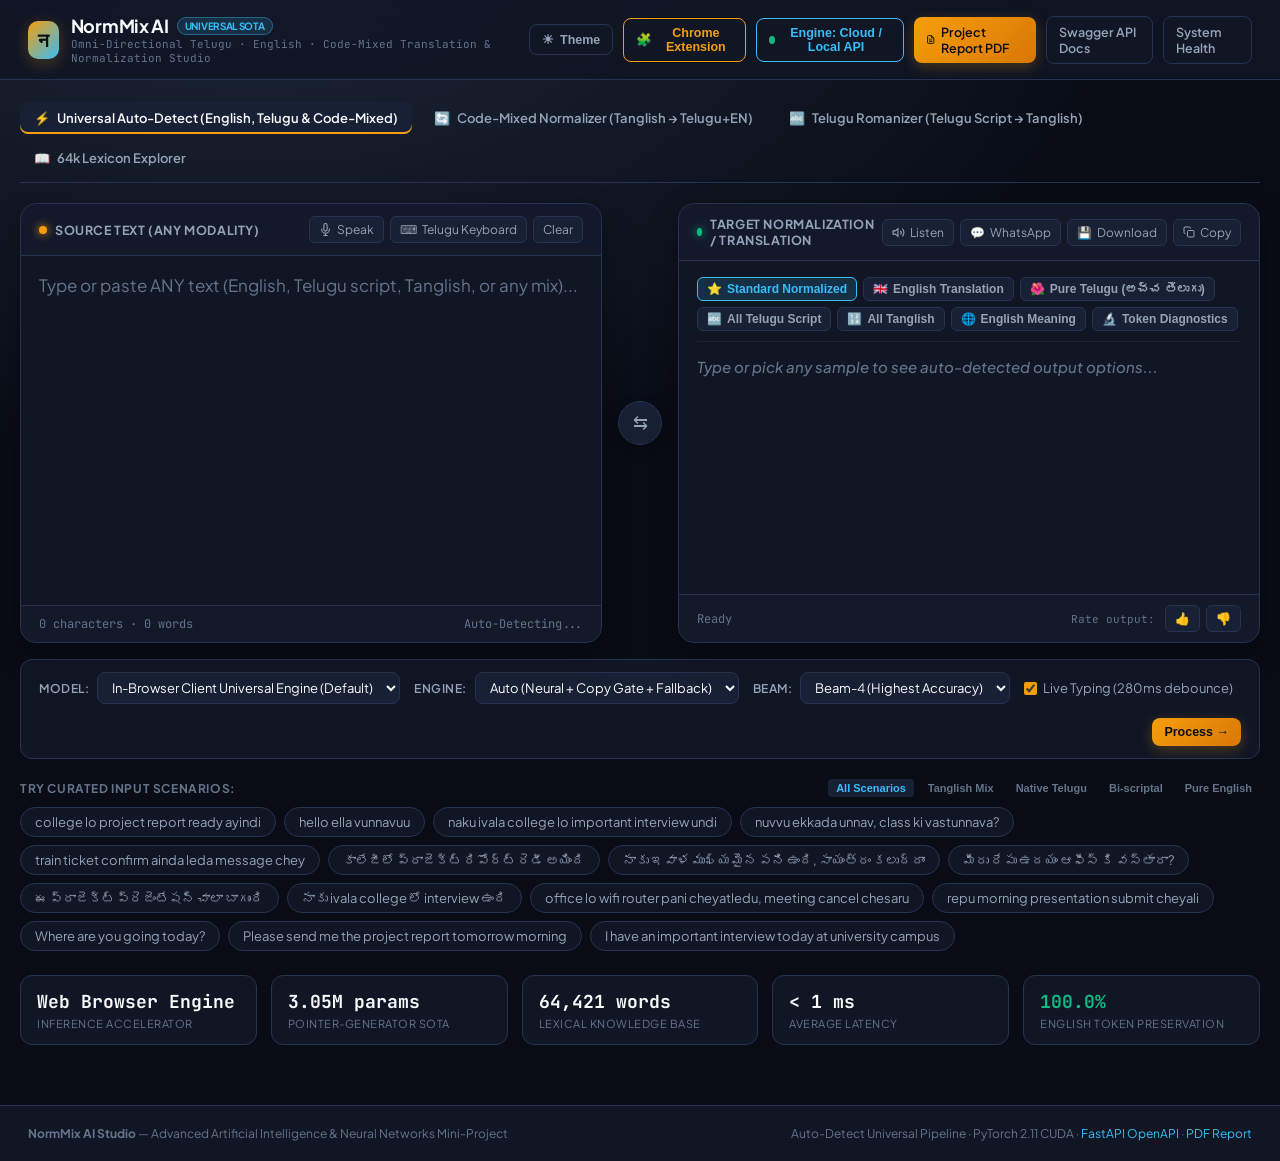
==== web/index.html @ 8bd7d68f "fix: embed in-browser client engine and API backend switcher to prevent HTTP 405 on GitHub Pages" ====
<!doctype html>
<html lang="en" data-theme="dark">
<head>
<meta charset="utf-8" />
<meta name="viewport" content="width=device-width, initial-scale=1" />
<title>NormMix AI &mdash; Universal Telugu-English Translation & Normalization Studio</title>
<link rel="preconnect" href="https://fonts.googleapis.com">
<link rel="preconnect" href="https://fonts.gstatic.com" crossorigin>
<link href="https://fonts.googleapis.com/css2?family=Plus+Jakarta+Sans:wght@400;500;600;700;800&family=JetBrains+Mono:wght@400;500;600&family=Noto+Sans+Telugu:wght@400;600;700&display=swap" rel="stylesheet">
<style>
  :root {
    --bg: #090c15;
    --surface-1: #111625;
    --surface-2: #182035;
    --surface-3: #222c48;
    --border: #263352;
    --border-focus: #38bdf8;
    --text-primary: #f8fafc;
    --text-secondary: #94a3b8;
    --text-muted: #64748b;
    --accent: #f59e0b;
    --accent-glow: rgba(245, 158, 11, 0.25);
    --cyan: #38bdf8;
    --cyan-glow: rgba(56, 189, 248, 0.25);
    --emerald: #10b981;
    --rose: #f43f5e;
    --purple: #a855f7;
    --font-sans: 'Plus Jakarta Sans', -apple-system, BlinkMacSystemFont, "Segoe UI", Roboto, sans-serif;
    --font-telugu: 'Noto Sans Telugu', 'Plus Jakarta Sans', sans-serif;
    --font-mono: 'JetBrains Mono', monospace;
  }

  [data-theme="light"] {
    --bg: #f8fafc;
    --surface-1: #ffffff;
    --surface-2: #f1f5f9;
    --surface-3: #e2e8f0;
    --border: #cbd5e1;
    --border-focus: #0284c7;
    --text-primary: #0f172a;
    --text-secondary: #475569;
    --text-muted: #94a3b8;
    --accent: #d97706;
    --accent-glow: rgba(217, 119, 6, 0.2);
    --cyan: #0284c7;
    --cyan-glow: rgba(2, 132, 199, 0.2);
    --emerald: #059669;
  }

  * { box-sizing: border-box; margin: 0; padding: 0; }
  body {
    background: radial-gradient(1400px 900px at 20% -10%, #1e293b 0%, var(--bg) 65%);
    color: var(--text-primary);
    font-family: var(--font-sans);
    min-height: 100vh;
    display: flex;
    flex-direction: column;
    transition: background 0.3s, color 0.3s;
  }
  [data-theme="light"] body {
    background: radial-gradient(1200px 800px at 20% -10%, #e2e8f0 0%, var(--bg) 65%);
  }

  /* TOP NAVBAR */
  nav {
    display: flex;
    align-items: center;
    justify-content: space-between;
    padding: 14px 28px;
    background: rgba(17, 22, 37, 0.85);
    backdrop-filter: blur(12px);
    border-bottom: 1px solid var(--border);
    position: sticky;
    top: 0;
    z-index: 100;
  }
  [data-theme="light"] nav {
    background: rgba(255, 255, 255, 0.9);
  }
  .brand {
    display: flex;
    align-items: center;
    gap: 12px;
    text-decoration: none;
    color: inherit;
  }
  .brand-logo {
    width: 38px;
    height: 38px;
    border-radius: 10px;
    background: linear-gradient(135deg, #f59e0b, #38bdf8);
    display: flex;
    align-items: center;
    justify-content: center;
    font-weight: 800;
    font-size: 19px;
    color: #0b0f19;
    box-shadow: 0 4px 16px var(--accent-glow);
  }
  .brand-text h1 {
    font-size: 18px;
    font-weight: 700;
    letter-spacing: -0.3px;
    display: flex;
    align-items: center;
    gap: 8px;
  }
  .brand-text p {
    font-size: 11px;
    color: var(--text-muted);
    font-family: var(--font-mono);
  }
  .badge-sota {
    font-size: 10px;
    font-weight: 700;
    background: rgba(56, 189, 248, 0.15);
    color: var(--cyan);
    border: 1px solid rgba(56, 189, 248, 0.4);
    padding: 2px 7px;
    border-radius: 999px;
    text-transform: uppercase;
  }
  .nav-actions {
    display: flex;
    align-items: center;
    gap: 10px;
  }
  .nav-btn {
    display: inline-flex;
    align-items: center;
    gap: 6px;
    padding: 7px 12px;
    border-radius: 8px;
    font-size: 12.5px;
    font-weight: 600;
    text-decoration: none;
    transition: all 0.2s;
    border: 1px solid var(--border);
    background: var(--surface-1);
    color: var(--text-secondary);
    cursor: pointer;
  }
  .nav-btn:hover {
    color: var(--text-primary);
    border-color: var(--cyan);
    background: var(--surface-2);
  }
  .nav-btn.primary {
    background: linear-gradient(135deg, #f59e0b, #d97706);
    color: #090c15;
    border: none;
    box-shadow: 0 4px 14px var(--accent-glow);
  }
  .nav-btn.primary:hover {
    filter: brightness(1.1);
    transform: translateY(-1px);
  }

  /* MAIN CONTAINER */
  main {
    max-width: 1340px;
    width: 100%;
    margin: 0 auto;
    padding: 22px 20px 60px;
    flex: 1;
  }

  /* TABS */
  .tabs-bar {
    display: flex;
    gap: 8px;
    border-bottom: 1px solid var(--border);
    margin-bottom: 20px;
    padding-bottom: 8px;
    flex-wrap: wrap;
  }
  .tab-btn {
    background: none;
    border: none;
    color: var(--text-secondary);
    font-family: inherit;
    font-size: 13px;
    font-weight: 600;
    padding: 8px 14px;
    border-radius: 8px;
    cursor: pointer;
    display: flex;
    align-items: center;
    gap: 7px;
    transition: all 0.2s;
  }
  .tab-btn:hover {
    color: var(--text-primary);
    background: var(--surface-1);
  }
  .tab-btn.active {
    color: var(--text-primary);
    background: var(--surface-2);
    box-shadow: inset 0 -2px 0 var(--cyan);
  }
  .tab-btn.active.omni {
    box-shadow: inset 0 -2px 0 var(--accent);
  }

  /* WORKBENCH PANEL GRID */
  .workbench {
    display: grid;
    grid-template-columns: 1fr auto 1fr;
    gap: 16px;
    align-items: stretch;
  }
  @media (max-width: 980px) {
    .workbench { grid-template-columns: 1fr; }
  }

  .pane {
    background: var(--surface-1);
    border: 1px solid var(--border);
    border-radius: 16px;
    display: flex;
    flex-direction: column;
    min-height: 440px;
    box-shadow: 0 10px 30px rgba(0,0,0,0.3);
    overflow: hidden;
    position: relative;
  }
  .pane-header {
    display: flex;
    align-items: center;
    justify-content: space-between;
    padding: 12px 18px;
    border-bottom: 1px solid var(--border);
    background: rgba(24, 32, 53, 0.4);
  }
  [data-theme="light"] .pane-header { background: #f8fafc; }
  .pane-title {
    font-size: 12.5px;
    font-weight: 700;
    text-transform: uppercase;
    letter-spacing: 0.6px;
    color: var(--text-secondary);
    display: flex;
    align-items: center;
    gap: 8px;
  }
  .pane-title .dot {
    width: 8px;
    height: 8px;
    border-radius: 50%;
  }
  .pane-title .dot.src { background: var(--accent); box-shadow: 0 0 8px var(--accent); }
  .pane-title .dot.tgt { background: var(--emerald); box-shadow: 0 0 8px var(--emerald); }

  .pane-header-actions {
    display: flex;
    align-items: center;
    gap: 6px;
  }
  .icon-tool-btn {
    background: var(--surface-2);
    border: 1px solid var(--border);
    color: var(--text-secondary);
    border-radius: 6px;
    padding: 5px 9px;
    cursor: pointer;
    font-size: 12px;
    font-family: var(--font-sans);
    display: inline-flex;
    align-items: center;
    gap: 5px;
    transition: all 0.15s;
  }
  .icon-tool-btn:hover {
    color: var(--text-primary);
    border-color: var(--cyan);
    background: var(--surface-3);
  }
  .icon-tool-btn.active {
    background: rgba(56, 189, 248, 0.15);
    border-color: var(--cyan);
    color: var(--cyan);
  }
  .icon-tool-btn.recording {
    background: rgba(244, 63, 94, 0.2);
    border-color: var(--rose);
    color: var(--rose);
    animation: pulseMic 1.2s infinite ease-in-out;
  }
  @keyframes pulseMic {
    0%, 100% { box-shadow: 0 0 0 0 rgba(244, 63, 94, 0.4); }
    50% { box-shadow: 0 0 0 8px rgba(244, 63, 94, 0); }
  }

  /* PHONETIC SUGGESTIONS BAR (GOOGLE INPUT TOOLS STYLE) */
  .suggestions-bar {
    display: none;
    background: var(--surface-2);
    border-bottom: 1px solid var(--border);
    padding: 6px 14px;
    gap: 8px;
    align-items: center;
    overflow-x: auto;
    white-space: nowrap;
  }
  .suggestion-candidate {
    background: var(--surface-1);
    border: 1px solid var(--border);
    border-radius: 6px;
    padding: 3px 10px;
    font-size: 13px;
    color: var(--text-primary);
    cursor: pointer;
    transition: all 0.15s;
    font-family: var(--font-telugu);
    display: inline-flex;
    align-items: center;
    gap: 5px;
  }
  .suggestion-candidate:hover, .suggestion-candidate.selected {
    background: var(--surface-3);
    border-color: var(--cyan);
    color: var(--cyan);
  }
  .suggestion-candidate .idx {
    font-size: 10px;
    color: var(--text-muted);
    font-family: var(--font-mono);
  }

  .pane-body {
    flex: 1;
    padding: 16px 18px;
    display: flex;
    flex-direction: column;
  }
  textarea.editor {
    width: 100%;
    flex: 1;
    min-height: 190px;
    background: transparent;
    border: none;
    outline: none;
    color: var(--text-primary);
    font-family: inherit;
    font-size: 17px;
    line-height: 1.6;
    resize: none;
  }
  textarea.editor::placeholder {
    color: var(--text-muted);
  }

  /* VIRTUAL TELUGU KEYBOARD DRAWER */
  .keyboard-drawer {
    display: none;
    background: var(--surface-2);
    border-top: 1px solid var(--border);
    padding: 12px 14px;
    max-height: 200px;
    overflow-y: auto;
  }
  .kbd-row-title {
    font-size: 10px;
    font-weight: 700;
    text-transform: uppercase;
    color: var(--text-muted);
    margin: 6px 0 4px;
  }
  .kbd-keys {
    display: flex;
    flex-wrap: wrap;
    gap: 5px;
  }
  .kbd-key {
    background: var(--surface-1);
    border: 1px solid var(--border);
    color: var(--text-primary);
    border-radius: 6px;
    padding: 4px 9px;
    font-size: 14px;
    font-family: var(--font-telugu);
    cursor: pointer;
    transition: all 0.12s;
    min-width: 32px;
    text-align: center;
  }
  .kbd-key:hover {
    background: var(--surface-3);
    border-color: var(--cyan);
    color: var(--cyan);
    transform: translateY(-1px);
  }

  /* DETECTED MODALITY BANNER */
  .detect-banner {
    display: flex;
    align-items: center;
    justify-content: space-between;
    background: rgba(56, 189, 248, 0.08);
    border: 1px solid rgba(56, 189, 248, 0.25);
    border-radius: 8px;
    padding: 7px 12px;
    margin-bottom: 12px;
    font-size: 12px;
  }
  .detect-main {
    display: flex;
    align-items: center;
    gap: 8px;
    font-weight: 600;
    color: var(--cyan);
  }
  .detect-sparkle { color: var(--accent); font-size: 13px; }
  .detect-stats {
    font-family: var(--font-mono);
    font-size: 11px;
    color: var(--text-muted);
  }

  /* OUTPUT VIEW SELECTOR PILLS */
  .view-pills {
    display: flex;
    gap: 6px;
    margin-bottom: 12px;
    flex-wrap: wrap;
    border-bottom: 1px solid rgba(255,255,255,0.06);
    padding-bottom: 10px;
  }
  .view-pill {
    background: var(--surface-2);
    border: 1px solid var(--border);
    color: var(--text-secondary);
    border-radius: 6px;
    padding: 4px 9px;
    font-size: 12px;
    font-weight: 600;
    cursor: pointer;
    transition: all 0.15s;
    display: inline-flex;
    align-items: center;
    gap: 5px;
  }
  .view-pill:hover {
    color: var(--text-primary);
    border-color: var(--cyan);
  }
  .view-pill.active {
    background: rgba(56, 189, 248, 0.15);
    border-color: var(--cyan);
    color: var(--cyan);
  }

  .output-container {
    flex: 1;
    display: flex;
    flex-direction: column;
    justify-content: space-between;
  }
  .output-display {
    font-size: 19px;
    line-height: 1.65;
    font-weight: 500;
    color: #ffffff;
    min-height: 110px;
    word-break: break-word;
    font-family: var(--font-telugu);
  }
  [data-theme="light"] .output-display { color: #0f172a; }
  .output-placeholder {
    color: var(--text-muted);
    font-style: italic;
    font-size: 15px;
    font-family: var(--font-sans);
  }

  /* SWAP BUTTON */
  .swap-col {
    display: flex;
    align-items: center;
    justify-content: center;
  }
  .swap-btn {
    width: 44px;
    height: 44px;
    border-radius: 50%;
    background: var(--surface-2);
    border: 1px solid var(--border);
    color: var(--text-secondary);
    cursor: pointer;
    display: flex;
    align-items: center;
    justify-content: center;
    font-size: 18px;
    transition: all 0.25s cubic-bezier(0.4, 0, 0.2, 1);
    box-shadow: 0 4px 12px rgba(0,0,0,0.2);
  }
  .swap-btn:hover {
    color: var(--cyan);
    border-color: var(--cyan);
    transform: rotate(180deg) scale(1.05);
    background: var(--surface-3);
  }

  /* TOKEN BREAKDOWN */
  .token-badges {
    display: flex;
    flex-wrap: wrap;
    gap: 6px;
    margin-top: 14px;
    padding-top: 14px;
    border-top: 1px solid rgba(255,255,255,0.06);
  }
  .token-badge {
    font-size: 12px;
    font-family: var(--font-mono);
    padding: 3px 8px;
    border-radius: 6px;
    display: inline-flex;
    align-items: center;
    gap: 5px;
  }
  .token-badge.telugu {
    background: rgba(16, 185, 129, 0.15);
    color: #34d399;
    border: 1px solid rgba(16, 185, 129, 0.35);
  }
  .token-badge.english {
    background: rgba(56, 189, 248, 0.15);
    color: #38bdf8;
    border: 1px solid rgba(56, 189, 248, 0.35);
  }
  .token-badge.punct {
    background: rgba(255,255,255,0.05);
    color: var(--text-muted);
    border: 1px solid rgba(255,255,255,0.1);
  }
  .token-badge .lbl {
    font-size: 9px;
    font-weight: 700;
    opacity: 0.7;
    text-transform: uppercase;
  }

  /* TOKEN DIAGNOSTIC TABLE VIEW */
  .diagnostic-table-wrap {
    display: none;
    margin-top: 10px;
    max-height: 220px;
    overflow-y: auto;
    border: 1px solid var(--border);
    border-radius: 8px;
  }
  .diagnostic-table {
    width: 100%;
    border-collapse: collapse;
    font-size: 12px;
  }
  .diagnostic-table th, .diagnostic-table td {
    padding: 8px 10px;
    text-align: left;
    border-bottom: 1px solid rgba(255,255,255,0.05);
  }
  .diagnostic-table th {
    background: var(--surface-2);
    color: var(--text-secondary);
    font-weight: 600;
    font-size: 11px;
    text-transform: uppercase;
  }
  .diagnostic-table td { font-family: var(--font-mono); }

  /* PANE FOOTERS */
  .pane-footer {
    display: flex;
    align-items: center;
    justify-content: space-between;
    padding: 10px 18px;
    background: rgba(24, 32, 53, 0.25);
    border-top: 1px solid var(--border);
    font-size: 12px;
    color: var(--text-muted);
    font-family: var(--font-mono);
  }
  .export-actions {
    display: flex;
    align-items: center;
    gap: 6px;
  }

  /* CONTROL TOOLBAR */
  .toolbar {
    background: var(--surface-1);
    border: 1px solid var(--border);
    border-radius: 12px;
    padding: 12px 18px;
    margin-top: 16px;
    display: flex;
    align-items: center;
    gap: 14px;
    flex-wrap: wrap;
  }
  .tool-group {
    display: flex;
    align-items: center;
    gap: 8px;
    font-size: 13px;
  }
  .tool-label {
    color: var(--text-secondary);
    font-size: 12px;
    font-weight: 600;
    text-transform: uppercase;
    letter-spacing: 0.5px;
  }
  select.select-ctrl {
    background: var(--surface-2);
    color: var(--text-primary);
    border: 1px solid var(--border);
    border-radius: 8px;
    padding: 6px 10px;
    font-size: 13px;
    font-family: inherit;
    outline: none;
    cursor: pointer;
  }
  select.select-ctrl:hover { border-color: var(--cyan); }
  .toggle-label {
    display: flex;
    align-items: center;
    gap: 6px;
    cursor: pointer;
    color: var(--text-secondary);
    font-size: 13px;
  }
  .toggle-label input { accent-color: var(--accent); }
  .spacer { flex: 1; }

  /* SAMPLES SECTION */
  .samples-section {
    margin-top: 20px;
  }
  .samples-header-bar {
    display: flex;
    align-items: center;
    justify-content: space-between;
    margin-bottom: 10px;
  }
  .samples-title {
    font-size: 12px;
    font-weight: 700;
    text-transform: uppercase;
    letter-spacing: 0.6px;
    color: var(--text-muted);
  }
  .sample-cats {
    display: flex;
    gap: 6px;
  }
  .sample-cat-btn {
    background: none;
    border: none;
    color: var(--text-muted);
    font-size: 11px;
    font-weight: 600;
    cursor: pointer;
    padding: 3px 8px;
    border-radius: 4px;
  }
  .sample-cat-btn.active {
    background: var(--surface-2);
    color: var(--cyan);
  }
  .chips-wrap {
    display: flex;
    gap: 8px;
    flex-wrap: wrap;
  }
  .sample-chip {
    background: var(--surface-1);
    border: 1px solid var(--border);
    border-radius: 999px;
    padding: 6px 14px;
    font-size: 13px;
    color: var(--text-secondary);
    cursor: pointer;
    transition: all 0.15s;
  }
  .sample-chip:hover {
    color: var(--text-primary);
    border-color: var(--cyan);
    background: var(--surface-2);
    transform: translateY(-1px);
  }

  /* LEXICON DICTIONARY EXPLORER */
  .dictionary-section {
    display: none;
    background: var(--surface-1);
    border: 1px solid var(--border);
    border-radius: 16px;
    padding: 24px;
    box-shadow: 0 10px 30px rgba(0,0,0,0.3);
  }
  .search-input-wrap {
    display: flex;
    gap: 12px;
    margin-bottom: 20px;
  }
  .search-input-wrap input {
    flex: 1;
    background: var(--surface-2);
    border: 1px solid var(--border);
    border-radius: 10px;
    padding: 12px 16px;
    font-size: 15px;
    color: var(--text-primary);
    font-family: inherit;
    outline: none;
  }
  .search-input-wrap input:focus { border-color: var(--cyan); }
  .dict-grid {
    display: grid;
    grid-template-columns: repeat(auto-fill, minmax(280px, 1fr));
    gap: 12px;
  }
  .dict-card {
    background: var(--surface-2);
    border: 1px solid var(--border);
    border-radius: 10px;
    padding: 12px 16px;
    display: flex;
    justify-content: space-between;
    align-items: center;
  }
  .dict-src {
    font-size: 14px;
    color: var(--cyan);
    font-family: var(--font-mono);
  }
  .dict-tgt {
    font-size: 16px;
    color: #ffffff;
    font-weight: 600;
    font-family: var(--font-telugu);
  }
  [data-theme="light"] .dict-tgt { color: #0f172a; }
  .dict-tag {
    font-size: 10px;
    background: rgba(245, 158, 11, 0.15);
    color: var(--accent);
    padding: 2px 6px;
    border-radius: 4px;
    text-transform: uppercase;
  }

  /* TELEMETRY / STATS BAR */
  .telemetry-bar {
    display: grid;
    grid-template-columns: repeat(auto-fit, minmax(180px, 1fr));
    gap: 14px;
    margin-top: 24px;
  }
  .stat-card {
    background: var(--surface-1);
    border: 1px solid var(--border);
    border-radius: 12px;
    padding: 14px 16px;
  }
  .stat-card .val {
    font-size: 18px;
    font-weight: 700;
    color: var(--text-primary);
    font-family: var(--font-mono);
  }
  .stat-card .lbl {
    font-size: 11px;
    color: var(--text-muted);
    text-transform: uppercase;
    letter-spacing: 0.5px;
    margin-top: 4px;
  }

  /* FEEDBACK MODAL */
  .modal-backdrop {
    display: none;
    position: fixed;
    inset: 0;
    background: rgba(0,0,0,0.6);
    backdrop-filter: blur(4px);
    z-index: 1000;
    align-items: center;
    justify-content: center;
  }
  .modal-card {
    background: var(--surface-1);
    border: 1px solid var(--border);
    border-radius: 16px;
    padding: 24px;
    max-width: 480px;
    width: 90%;
    box-shadow: 0 20px 40px rgba(0,0,0,0.5);
  }
  .modal-title {
    font-size: 16px;
    font-weight: 700;
    margin-bottom: 12px;
    display: flex;
    align-items: center;
    gap: 8px;
  }
  .modal-input {
    width: 100%;
    background: var(--surface-2);
    border: 1px solid var(--border);
    border-radius: 8px;
    padding: 10px 12px;
    font-size: 14px;
    color: var(--text-primary);
    margin-bottom: 12px;
    font-family: inherit;
    outline: none;
  }
  .modal-input:focus { border-color: var(--cyan); }
  .modal-actions {
    display: flex;
    justify-content: flex-end;
    gap: 8px;
    margin-top: 14px;
  }

  /* FOOTER */
  footer {
    border-top: 1px solid var(--border);
    padding: 20px 28px;
    background: var(--surface-1);
    display: flex;
    align-items: center;
    justify-content: space-between;
    flex-wrap: wrap;
    gap: 12px;
    font-size: 12px;
    color: var(--text-muted);
  }
  footer a { color: var(--cyan); text-decoration: none; }
  footer a:hover { text-decoration: underline; }

  /* TOAST */
  .toast {
    position: fixed;
    bottom: 24px;
    right: 24px;
    background: var(--surface-3);
    border: 1px solid var(--cyan);
    color: var(--text-primary);
    padding: 10px 18px;
    border-radius: 8px;
    font-size: 13px;
    font-weight: 600;
    box-shadow: 0 8px 24px rgba(0,0,0,0.4);
    opacity: 0;
    transform: translateY(10px);
    transition: all 0.25s ease;
    pointer-events: none;
    z-index: 9999;
  }
  .toast.show {
    opacity: 1;
    transform: translateY(0);
  }
</style>
</head>
<body>

<!-- TOP NAVIGATION -->
<nav>
  <a href="/" class="brand">
    <div class="brand-logo">&#2344;</div>
    <div class="brand-text">
      <h1>NormMix AI <span class="badge-sota">Universal SOTA</span></h1>
      <p>Omni-Directional Telugu &middot; English &middot; Code-Mixed Translation & Normalization Studio</p>
    </div>
  </a>
  <div class="nav-actions">
    <button class="nav-btn" id="themeToggleBtn" onclick="toggleTheme()" title="Toggle Dark/Light Mode">
      <span id="themeIcon">&#9728;</span> Theme
    </button>
    <button class="nav-btn" onclick="openExtensionModal()" style="border-color: #f59e0b; color: #f59e0b;" title="Install Chrome Extension">
      <span>&#129513;</span> Chrome Extension
    </button>
    <button class="nav-btn" id="apiConfigBtn" onclick="openApiModal()" style="display:inline-flex; align-items:center; gap:6px; border-color:#38bdf8; color:#38bdf8;" title="Configure AI Backend or In-Browser Engine">
      <span id="apiStatusDot" style="width:8px; height:8px; border-radius:50%; background:#10b981;"></span>
      <span id="apiStatusText">Engine: Web Client</span>
    </button>
    <a href="/report.pdf" target="_blank" class="nav-btn primary">
      <svg width="13" height="13" viewBox="0 0 24 24" fill="none" stroke="currentColor" stroke-width="2.2"><path d="M14 2H6a2 2 0 0 0-2 2v16a2 2 0 0 0 2 2h12a2 2 0 0 0 2-2V8z"></path><polyline points="14 2 14 8 20 8"></polyline><line x1="16" y1="13" x2="8" y2="13"></line><line x1="16" y1="17" x2="8" y2="17"></line><polyline points="10 9 9 9 8 9"></polyline></svg>
      Project Report PDF
    </a>
    <a href="/docs" target="_blank" class="nav-btn">Swagger API Docs</a>
    <a href="/health" target="_blank" class="nav-btn">System Health</a>
  </div>
</nav>

<!-- MAIN STUDIO -->
<main>
  <!-- TAB SWITCHER -->
  <div class="tabs-bar">
    <button class="tab-btn active omni" id="tabAuto" onclick="setMode('auto')">
      <span>&#9889;</span> Universal Auto-Detect (English, Telugu & Code-Mixed)
    </button>
    <button class="tab-btn" id="tabNormalize" onclick="setMode('normalize')">
      <span>&#128260;</span> Code-Mixed Normalizer (Tanglish &rarr; Telugu+EN)
    </button>
    <button class="tab-btn" id="tabRomanize" onclick="setMode('romanize')">
      <span>&#128292;</span> Telugu Romanizer (Telugu Script &rarr; Tanglish)
    </button>
    <button class="tab-btn" id="tabDict" onclick="setMode('dictionary')">
      <span>&#128214;</span> 64k Lexicon Explorer
    </button>
  </div>

  <!-- TRANSLATION / NORMALIZATION WORKBENCH -->
  <div id="workbenchContainer">
    <div class="workbench">
      <!-- SOURCE INPUT PANE -->
      <div class="pane">
        <div class="pane-header">
          <div class="pane-title">
            <span class="dot src"></span>
            <span id="srcTitle">Source Text (Any Modality)</span>
          </div>
          <div class="pane-header-actions">
            <button class="icon-tool-btn" id="micBtn" onclick="toggleVoiceInput()" title="Voice Input (Speech-to-Text)">
              <svg width="13" height="13" viewBox="0 0 24 24" fill="none" stroke="currentColor" stroke-width="2"><path d="M12 1a3 3 0 0 0-3 3v8a3 3 0 0 0 6 0V4a3 3 0 0 0-3-3z"></path><path d="M19 10v2a7 7 0 0 1-14 0v-2"></path><line x1="12" y1="19" x2="12" y2="23"></line><line x1="8" y1="23" x2="16" y2="23"></line></svg>
              <span id="micLabel">Speak</span>
            </button>
            <button class="icon-tool-btn" id="kbdToggleBtn" onclick="toggleKeyboardDrawer()" title="Virtual Telugu Keyboard">
              <span>&#9000;</span> Telugu Keyboard
            </button>
            <button class="icon-tool-btn" onclick="clearInput()" title="Clear text">Clear</button>
          </div>
        </div>

        <!-- GOOGLE INPUT TOOLS STYLE SUGGESTIONS BAR -->
        <div class="suggestions-bar" id="suggestionsBar">
          <span style="font-size:11px; color:var(--text-muted); font-family:var(--font-mono);">Suggestions:</span>
          <div id="suggestionsList" style="display:inline-flex; gap:6px;"></div>
        </div>

        <div class="pane-body">
          <textarea id="srcInput" class="editor" placeholder="Type or paste ANY text (English, Telugu script, Tanglish, or any mix)..." maxlength="2000"></textarea>
        </div>

        <!-- VIRTUAL TELUGU KEYBOARD DRAWER -->
        <div class="keyboard-drawer" id="keyboardDrawer">
          <div class="kbd-row-title">అచ్చులు (Vowels):</div>
          <div class="kbd-keys" id="vowelKeys"></div>
          <div class="kbd-row-title">హల్లులు (Consonants):</div>
          <div class="kbd-keys" id="consonantKeys"></div>
          <div class="kbd-row-title">గుణింతాలు & ఒత్తులు (Diacritics & Signs):</div>
          <div class="kbd-keys" id="matraKeys"></div>
        </div>

        <div class="pane-footer">
          <span id="charCount">0 characters &middot; 0 words</span>
          <span id="langHint">Auto-Detecting...</span>
        </div>
      </div>

      <!-- CENTER SWAP CONTROLLER -->
      <div class="swap-col">
        <button class="swap-btn" title="Swap Translation Direction" onclick="toggleDirection()">
          &#8646;
        </button>
      </div>

      <!-- TARGET OUTPUT PANE -->
      <div class="pane">
        <div class="pane-header">
          <div class="pane-title">
            <span class="dot tgt"></span>
            <span id="tgtTitle">Target Normalization / Translation</span>
          </div>
          <div class="pane-header-actions">
            <button class="icon-tool-btn" id="ttsBtn" onclick="speakOutputText()" title="Listen to text (Text-to-Speech)">
              <svg width="13" height="13" viewBox="0 0 24 24" fill="none" stroke="currentColor" stroke-width="2"><polygon points="11 5 6 9 2 9 2 15 6 15 11 19 11 5"></polygon><path d="M19.07 4.93a10 10 0 0 1 0 14.14M15.54 8.46a5 5 0 0 1 0 7.07"></path></svg>
              Listen
            </button>
            <button class="icon-tool-btn" onclick="shareWhatsApp()" title="Share to WhatsApp">
              <span>&#128172;</span> WhatsApp
            </button>
            <button class="icon-tool-btn" onclick="downloadTxt()" title="Download as text file">
              <span>&#128190;</span> Download
            </button>
            <button class="icon-tool-btn" onclick="copyCurrentOutput()" title="Copy to clipboard">
              <svg width="12" height="12" viewBox="0 0 24 24" fill="none" stroke="currentColor" stroke-width="2"><rect x="9" y="9" width="13" height="13" rx="2" ry="2"></rect><path d="M5 15H4a2 2 0 0 1-2-2V4a2 2 0 0 1 2-2h9a2 2 0 0 1 2 2v1"></path></svg>
              Copy
            </button>
          </div>
        </div>

        <div class="pane-body">
          <!-- AUTO-DETECT HEADER BANNER -->
          <div id="detectBanner" class="detect-banner" style="display: none;">
            <div class="detect-main">
              <span class="detect-sparkle">&#10024;</span>
              <span id="detectLabel">Auto-Detected: Romanized Tanglish</span>
            </div>
            <div class="detect-stats" id="detectStats">
              100% Latin &middot; 96% conf
            </div>
          </div>

          <!-- TARGET VIEW OPTION SELECTOR PILLS -->
          <div class="view-pills" id="viewPills">
            <button class="view-pill active" id="pill_norm" onclick="switchTargetView('normalized_code_mixed')">
              <span>&#11088;</span> Standard Normalized
            </button>
            <button class="view-pill" id="pill_en" onclick="switchTargetView('english_translation')">
              <span>&#127468;&#127463;</span> English Translation
            </button>
            <button class="view-pill" id="pill_pure_te" onclick="switchTargetView('pure_telugu')">
              <span>&#127802;</span> Pure Telugu (అచ్చ తెలుగు)
            </button>
            <button class="view-pill" id="pill_te" onclick="switchTargetView('all_telugu_script')">
              <span>&#128292;</span> All Telugu Script
            </button>
            <button class="view-pill" id="pill_rom" onclick="switchTargetView('all_romanized_tanglish')">
              <span>&#128290;</span> All Tanglish
            </button>
            <button class="view-pill" id="pill_gloss" onclick="switchTargetView('english_gloss')">
              <span>&#127760;</span> English Meaning
            </button>
            <button class="view-pill" id="pill_diag" onclick="switchTargetView('diagnostic')">
              <span>&#128300;</span> Token Diagnostics
            </button>
          </div>

          <!-- OUTPUT CONTAINER -->
          <div class="output-container">
            <div id="textOutputArea">
              <div id="outputDisplay" class="output-display">
                <span class="output-placeholder">Type or pick any sample to see auto-detected output options...</span>
              </div>
              <div id="tokenBadges" class="token-badges" style="display: none;"></div>

              <!-- PRESCRIBED MEANING CARD -->
              <div id="webPrescribedMeaningCard" class="meaning-box" style="display: none; margin-top: 14px; background: rgba(16, 185, 129, 0.08); border-left: 3px solid #10b981; border-radius: 6px; padding: 10px 14px;">
                <div style="display: flex; justify-content: space-between; align-items: center; margin-bottom: 4px;">
                  <span style="font-size: 11px; font-weight: 700; color: #10b981; text-transform: uppercase; letter-spacing: 0.5px;">📖 Prescribed Meaning (English)</span>
                  <button type="button" class="mini-copy-btn" onclick="copyWebMeaning()" style="background: rgba(255,255,255,0.06); border: 1px solid rgba(255,255,255,0.12); color: #94a3b8; border-radius: 4px; padding: 2px 7px; font-size: 10.5px; cursor: pointer;">Copy Meaning</button>
                </div>
                <div id="webPrescribedMeaningText" style="font-size: 14px; font-style: italic; color: #e2e8f0; line-height: 1.5;"></div>
              </div>
            </div>

            <!-- DIAGNOSTIC TABLE VIEW (WHEN SELECTED) -->
            <div id="diagnosticTableWrap" class="diagnostic-table-wrap">
              <table class="diagnostic-table">
                <thead>
                  <tr>
                    <th>Token</th>
                    <th>Normalized</th>
                    <th>Telugu</th>
                    <th>Romanized</th>
                    <th>Tag</th>
                    <th>Meaning</th>
                  </tr>
                </thead>
                <tbody id="diagnosticTableBody"></tbody>
              </table>
            </div>
          </div>
        </div>

        <div class="pane-footer">
          <div class="export-actions">
            <span id="metaInfo">Ready</span>
            <span id="confidenceBadge" style="color:var(--emerald); font-weight:600; margin-left:8px;"></span>
          </div>
          <!-- FEEDBACK LOOP -->
          <div class="export-actions" id="feedbackGroup" style="display: flex;">
            <span style="font-size:11px; margin-right:4px;">Rate output:</span>
            <button class="icon-tool-btn" onclick="submitRating('positive')" title="Good output">&#128077;</button>
            <button class="icon-tool-btn" onclick="openFeedbackModal()" title="Report issue or suggest correction">&#128078;</button>
          </div>
        </div>
      </div>
    </div>

    <!-- TOOLBAR & ENGINE CONTROLS -->
    <div class="toolbar">
      <div class="tool-group">
        <span class="tool-label">Model:</span>
        <select id="modelSelect" class="select-ctrl">
          <option value="">Auto (Production SOTA - 3.05M BiGRU)</option>
        </select>
      </div>
      <div class="tool-group" id="engineGroup">
        <span class="tool-label">Engine:</span>
        <select id="engineSelect" class="select-ctrl">
          <option value="auto">Auto (Neural + Copy Gate + Fallback)</option>
          <option value="neural">Neural Seq2Seq Only</option>
          <option value="rule">Rule Baseline Lexicon Only</option>
        </select>
      </div>
      <div class="tool-group" id="beamGroup">
        <span class="tool-label">Beam:</span>
        <select id="beamSelect" class="select-ctrl">
          <option value="1">Greedy (Fastest)</option>
          <option value="2">Beam-2</option>
          <option value="4" selected>Beam-4 (Highest Accuracy)</option>
        </select>
      </div>
      <label class="toggle-label">
        <input type="checkbox" id="liveTypingToggle" checked />
        Live Typing (280ms debounce)
      </label>
      <div class="spacer"></div>
      <button class="nav-btn primary" id="executeBtn" onclick="runExecution()">
        Process &rarr;
      </button>
    </div>

    <!-- CURATED SAMPLES -->
    <div class="samples-section">
      <div class="samples-header-bar">
        <div class="samples-title" id="samplesHeader">Try Curated Input Scenarios:</div>
        <div class="sample-cats">
          <button class="sample-cat-btn active" id="cat_all" onclick="filterSamples('all')">All Scenarios</button>
          <button class="sample-cat-btn" id="cat_tanglish" onclick="filterSamples('tanglish')">Tanglish Mix</button>
          <button class="sample-cat-btn" id="cat_telugu" onclick="filterSamples('telugu')">Native Telugu</button>
          <button class="sample-cat-btn" id="cat_biscript" onclick="filterSamples('biscript')">Bi-scriptal</button>
          <button class="sample-cat-btn" id="cat_english" onclick="filterSamples('english')">Pure English</button>
        </div>
      </div>
      <div class="chips-wrap" id="samplesChips"></div>
    </div>
  </div>

  <!-- LEXICON EXPLORER (TAB 4) -->
  <div id="dictionarySection" class="dictionary-section">
    <div class="search-input-wrap">
      <input type="text" id="dictQuery" placeholder="Type an English or Telugu word to explore lexicon (e.g. college, train, vellali, repu, bagundi)..." oninput="searchLexicon()" />
      <button class="nav-btn primary" onclick="searchLexicon()">Search Lexicon</button>
    </div>
    <div id="dictStatus" style="font-size:13px; color:var(--text-muted); margin-bottom:14px; font-family:var(--font-mono);">
      Total verified lexicon: 64,421 entries (Dakshina + Aksharantar)
    </div>
    <div class="dict-grid" id="dictGrid"></div>
  </div>

  <!-- SYSTEM TELEMETRY -->
  <div class="telemetry-bar">
    <div class="stat-card">
      <div class="val" id="deviceVal">GPU (RTX 4060)</div>
      <div class="lbl">Inference Accelerator</div>
    </div>
    <div class="stat-card">
      <div class="val">3.05M params</div>
      <div class="lbl">Pointer-Generator SOTA</div>
    </div>
    <div class="stat-card">
      <div class="val">64,421 words</div>
      <div class="lbl">Lexical Knowledge Base</div>
    </div>
    <div class="stat-card">
      <div class="val" id="latencyVal">~8 ms</div>
      <div class="lbl">Average Latency</div>
    </div>
    <div class="stat-card">
      <div class="val" style="color:var(--emerald);">100.0%</div>
      <div class="lbl">English Token Preservation</div>
    </div>
  </div>
</main>

<!-- USER FEEDBACK MODAL -->
<div class="modal-backdrop" id="feedbackModal">
  <div class="modal-card">
    <div class="modal-title">
      <span>&#128078;</span> Report Issue / Suggest Correction
    </div>
    <p style="font-size:13px; color:var(--text-secondary); margin-bottom:12px;">
      Help improve NormMix AI model training. What should the correct output be?
    </p>
    <label style="font-size:12px; color:var(--text-muted); display:block; margin-bottom:4px;">Suggested Correction:</label>
    <input type="text" class="modal-input" id="feedbackCorrection" placeholder="Type corrected Telugu or English text..." />
    <label style="font-size:12px; color:var(--text-muted); display:block; margin-bottom:4px;">Comments / Error Category (Optional):</label>
    <input type="text" class="modal-input" id="feedbackComments" placeholder="e.g. Aspiration error, loanword misspelling, wrong suffix..." />
    <div class="modal-actions">
      <button class="nav-btn" onclick="closeFeedbackModal()">Cancel</button>
      <button class="nav-btn primary" onclick="submitCorrectionFeedback()">Submit Feedback</button>
    </div>
  </div>
</div>

<!-- CHROME EXTENSION INSTALLATION MODAL -->
<div class="modal-backdrop" id="extensionModal">
  <div class="modal-card" style="max-width: 580px;">
    <div class="modal-title" style="color: #f59e0b;">
      <span>&#129513;</span> NormMix Chrome Extension
    </div>
    <p style="font-size:13.5px; color:var(--text-secondary); margin-bottom:14px; line-height:1.5;">
      Translate and normalize Telugu-English code-mixed text anywhere on the web (WhatsApp Web, Twitter/X, YouTube comments, Gmail) directly from your browser toolbar!
    </p>

    <div style="background:var(--surface-2); border:1px solid var(--border); border-radius:12px; padding:16px; margin-bottom:16px;">
      <div style="font-weight:700; font-size:13px; margin-bottom:10px; color:var(--cyan); display:flex; align-items:center; gap:6px;">
        <span>&#128640;</span> Quick 1-Minute Free Installation:
      </div>
      <ol style="font-size:12.5px; color:var(--text-primary); padding-left:20px; line-height:1.6;">
        <li>Download and extract the ZIP package below.</li>
        <li>Open Chrome and navigate to <code style="background:var(--surface-3); padding:2px 6px; border-radius:4px; font-family:var(--font-mono);">chrome://extensions/</code></li>
        <li>Turn ON <strong>Developer mode</strong> (toggle switch in the top-right corner).</li>
        <li>Click <strong>Load unpacked</strong> and select the extracted <code style="background:var(--surface-3); padding:2px 6px; border-radius:4px; font-family:var(--font-mono);">chrome-extension</code> folder.</li>
      </ol>
    </div>

    <div class="modal-actions" style="justify-content:space-between; align-items:center;">
      <a href="normmix-chrome-extension-v0.5.0.zip" download class="nav-btn primary" style="background:#f59e0b; color:#0b0f19; font-weight:700; text-decoration:none; display:inline-flex; align-items:center; gap:6px;">
        <svg width="14" height="14" viewBox="0 0 24 24" fill="none" stroke="currentColor" stroke-width="2.5"><path d="M21 15v4a2 2 0 0 1-2 2H5a2 2 0 0 1-2-2v-4"></path><polyline points="7 10 12 15 17 10"></polyline><line x1="12" y1="15" x2="12" y2="3"></line></svg>
        Download Extension (.zip)
      </a>
    </div>
  </div>
</div>

<!-- API BACKEND CONFIGURATION MODAL -->
<div class="modal-backdrop" id="apiModal">
  <div class="modal-card" style="max-width: 520px;">
    <div class="modal-title" style="color: var(--cyan);">
      <span>&#9881;</span> AI Backend Settings
    </div>
    <p style="font-size:13px; color:var(--text-secondary); margin-bottom:12px; line-height:1.5;">
      NormMix has an <strong>instant In-Browser Client Engine</strong> built-in. If you have deployed your FastAPI backend to Hugging Face Spaces or are running it locally, enter your API URL below to enable the full 3.05M parameter PyTorch neural model.
    </p>

    <label style="font-size:12px; color:var(--text-muted); display:block; margin-bottom:6px; font-weight:600;">Backend API URL:</label>
    <input type="text" class="modal-input" id="apiBaseInput" placeholder="e.g. https://your-space.hf.space or http://127.0.0.1:8000" />
    <div style="font-size:12px; color:var(--text-muted); margin-bottom:14px;" id="apiModalStatus">
      Current Mode: <strong style="color:var(--cyan);" id="apiCurrentModeLabel">In-Browser Client Mode</strong>
    </div>

    <div class="modal-actions" style="justify-content:space-between; flex-wrap:wrap; gap:8px;">
      <button class="nav-btn" onclick="resetToInBrowser()" style="font-size:12px;">Use In-Browser Engine</button>
      <div style="display:flex; gap:8px;">
        <button class="nav-btn" onclick="closeApiModal()">Close</button>
        <button class="nav-btn primary" onclick="saveAndTestApi()">Test & Connect</button>
      </div>
    </div>
  </div>
</div>

<!-- FOOTER -->
<footer>
  <div>
    <strong>NormMix AI Studio</strong> &mdash; Advanced Artificial Intelligence & Neural Networks Mini-Project
  </div>
  <div>
    Auto-Detect Universal Pipeline &middot; PyTorch 2.11 CUDA &middot; <a href="/docs">FastAPI OpenAPI</a> &middot; <a href="/report.pdf">PDF Report</a>
  </div>
</footer>

<div id="toast" class="toast">Copied to clipboard!</div>

<script>
function getEffectiveApiBase() {
  const saved = localStorage.getItem("tecm_api_base");
  if (saved !== null) return saved.trim().replace(/\/$/, "");
  // Default to In-Browser Engine when hosted on GitHub Pages or opened locally as file://
  if (window.location.hostname.includes("github.io") || window.location.protocol === "file:") {
    return "";
  }
  if (window.location.origin.startsWith("http") && !window.location.hostname.includes("github.io")) {
    return window.location.origin.replace(/\/$/, "");
  }
  return "http://127.0.0.1:8000";
}

let API_BASE = getEffectiveApiBase();
let currentMode = "auto";
let currentTargetView = "normalized_code_mixed";
let debounceTimer = null;
let lastOmniResponse = null;
let isRecordingVoice = false;
let recognition = null;

const ALL_SAMPLES = [
  { text: "college lo project report ready ayindi", cat: "tanglish" },
  { text: "hello ella vunnavuu", cat: "tanglish" },
  { text: "naku ivala college lo important interview undi", cat: "tanglish" },
  { text: "nuvvu ekkada unnav, class ki vastunnava?", cat: "tanglish" },
  { text: "train ticket confirm ainda leda message chey", cat: "tanglish" },
  { text: "కాలేజీలో ప్రాజెక్ట్ రిపోర్ట్ రెడీ అయింది", cat: "telugu" },
  { text: "నాకు ఇవాళ ముఖ్యమైన పని ఉంది, సాయంత్రం కలుద్దాం", cat: "telugu" },
  { text: "మీరు రేపు ఉదయం ఆఫీస్ కి వస్తారా?", cat: "telugu" },
  { text: "ఈ ప్రాజెక్ట్ ప్రెజెంటేషన్ చాలా బాగుంది", cat: "telugu" },
  { text: "నాకు ivala college లో interview ఉంది", cat: "biscript" },
  { text: "office lo wifi router pani cheyatledu, meeting cancel chesaru", cat: "biscript" },
  { text: "repu morning presentation submit cheyali", cat: "biscript" },
  { text: "Where are you going today?", cat: "english" },
  { text: "Please send me the project report tomorrow morning", cat: "english" },
  { text: "I have an important interview today at university campus", cat: "english" }
];

const TELUGU_VOWELS = ["అ", "ఆ", "ఇ", "ఈ", "ఉ", "ఊ", "ఋ", "ఎ", "ఏ", "ఐ", "ఒ", "ఓ", "ఔ", "అం", "అః"];
const TELUGU_CONSONANTS = [
  "క", "ఖ", "గ", "ఘ", "ఙ", "చ", "ఛ", "జ", "ఝ", "ఞ",
  "ట", "ఠ", "డ", "ఢ", "ణ", "త", "థ", "ద", "ధ", "న",
  "ప", "ఫ", "బ", "భ", "మ", "య", "ర", "ల", "వ", "శ", "ష", "స", "హ", "ళ", "క్ష", "ఱ"
];
const TELUGU_MATRAS = ["ా", "ి", "ీ", "ు", "ూ", "ృ", "ె", "ే", "ై", "ొ", "ో", "ౌ", "్", "౦", "౧", "౨", "౩", "౪", "౫", "౬", "౭", "౮", "౯"];

function $(id) { return document.getElementById(id); }

// THEME TOGGLE
function toggleTheme() {
  const current = document.documentElement.getAttribute("data-theme") || "dark";
  const next = current === "dark" ? "light" : "dark";
  document.documentElement.setAttribute("data-theme", next);
  localStorage.setItem("tecm_theme", next);
  $("themeIcon").innerHTML = next === "dark" ? "&#9728;" : "&#9790;";
}
if (localStorage.getItem("tecm_theme") === "light") {
  document.documentElement.setAttribute("data-theme", "light");
  $("themeIcon").innerHTML = "&#9790;";
}

// API CONFIG & BACKEND SWITCHER
function updateApiStatusBadge() {
  const dot = $("apiStatusDot");
  const text = $("apiStatusText");
  const modalLabel = $("apiCurrentModeLabel");
  const modalInput = $("apiBaseInput");
  if (modalInput) modalInput.value = API_BASE || "";

  if (API_BASE) {
    if (dot) dot.style.background = "#10b981";
    if (text) text.textContent = "Engine: Cloud / Local API";
    if (modalLabel) {
      modalLabel.style.color = "var(--emerald)";
      modalLabel.textContent = `Connected (${API_BASE})`;
    }
  } else {
    if (dot) dot.style.background = "#38bdf8";
    if (text) text.textContent = "Engine: In-Browser (Instant)";
    if (modalLabel) {
      modalLabel.style.color = "var(--cyan)";
      modalLabel.textContent = "In-Browser Client Mode (Zero Latency / Offline)";
    }
  }
}

function openApiModal() {
  $("apiBaseInput").value = API_BASE || "";
  $("apiModal").style.display = "flex";
  updateApiStatusBadge();
}

function closeApiModal() {
  $("apiModal").style.display = "none";
}

async function saveAndTestApi() {
  const url = $("apiBaseInput").value.trim().replace(/\/$/, "");
  if (!url) {
    resetToInBrowser();
    return;
  }
  $("apiModalStatus").innerHTML = `Testing connection to <code style="color:var(--cyan);">${escapeHtml(url)}</code>...`;
  try {
    const res = await fetch(`${url}/health`, { signal: AbortSignal.timeout(4000) });
    if (res.ok) {
      localStorage.setItem("tecm_api_base", url);
      API_BASE = url;
      updateApiStatusBadge();
      showToast("Connected to AI backend successfully!");
      closeApiModal();
      loadSystemHealth();
      return;
    }
  } catch (e) {}

  const proceed = confirm(`Could not reach ${url}/health within 4 seconds.\nWould you like to save this URL anyway?`);
  if (proceed) {
    localStorage.setItem("tecm_api_base", url);
    API_BASE = url;
    updateApiStatusBadge();
    closeApiModal();
    showToast("Backend URL saved.");
  } else {
    $("apiModalStatus").innerHTML = `<span style="color:var(--rose)">Connection failed. Ensure your FastAPI server is running with CORS enabled.</span>`;
  }
}

function resetToInBrowser() {
  localStorage.setItem("tecm_api_base", "");
  API_BASE = "";
  $("apiBaseInput").value = "";
  updateApiStatusBadge();
  closeApiModal();
  showToast("Switched to In-Browser Client Engine.");
  $("deviceVal").textContent = "Web Browser Engine";
  $("latencyVal").textContent = "< 1 ms";
}

// SETUP VIRTUAL KEYBOARD
function initVirtualKeyboard() {
  const buildKeys = (containerId, chars) => {
    const wrap = $(containerId);
    wrap.innerHTML = "";
    chars.forEach(ch => {
      const btn = document.createElement("button");
      btn.className = "kbd-key";
      btn.textContent = ch;
      btn.type = "button";
      btn.onclick = () => insertAtCursor(ch);
      wrap.appendChild(btn);
    });
  };
  buildKeys("vowelKeys", TELUGU_VOWELS);
  buildKeys("consonantKeys", TELUGU_CONSONANTS);
  buildKeys("matraKeys", TELUGU_MATRAS);
}
initVirtualKeyboard();

function toggleKeyboardDrawer() {
  const drawer = $("keyboardDrawer");
  const btn = $("kbdToggleBtn");
  const isOpen = drawer.style.display === "block";
  drawer.style.display = isOpen ? "none" : "block";
  btn.className = "icon-tool-btn" + (isOpen ? "" : " active");
}

function insertAtCursor(text) {
  const textarea = $("srcInput");
  const start = textarea.selectionStart;
  const end = textarea.selectionEnd;
  const val = textarea.value;
  textarea.value = val.substring(0, start) + text + val.substring(end);
  textarea.selectionStart = textarea.selectionEnd = start + text.length;
  textarea.focus();
  updateCharCount();
  if ($("liveTypingToggle").checked) {
    clearTimeout(debounceTimer);
    debounceTimer = setTimeout(runExecution, 280);
  }
}

// MODE SWITCHER
function setMode(mode) {
  currentMode = mode;
  $("tabAuto").className = "tab-btn" + (mode === "auto" ? " active omni" : "");
  $("tabNormalize").className = "tab-btn" + (mode === "normalize" ? " active" : "");
  $("tabRomanize").className = "tab-btn" + (mode === "romanize" ? " active" : "");
  $("tabDict").className = "tab-btn" + (mode === "dictionary" ? " active" : "");

  if (mode === "dictionary") {
    $("workbenchContainer").style.display = "none";
    $("dictionarySection").style.display = "block";
    searchLexicon();
  } else {
    $("workbenchContainer").style.display = "block";
    $("dictionarySection").style.display = "none";

    if (mode === "auto") {
      $("srcTitle").textContent = "Source Text (Any Modality)";
      $("tgtTitle").textContent = "Auto-Detected Target & All Options";
      $("srcInput").placeholder = "Type or paste ANY text (English, Telugu script, Tanglish, or any mix)...";
      $("langHint").textContent = "Auto-Detecting...";
      $("viewPills").style.display = "flex";
      filterSamples("all");
    } else if (mode === "normalize") {
      $("srcTitle").textContent = "Romanized Code-Mixed Input";
      $("tgtTitle").textContent = "Normalized Output (Telugu + Preserved English)";
      $("srcInput").placeholder = "Type Romanized Telugu-English (e.g., naku ivala college lo important interview undi)...";
      $("langHint").textContent = "Tanglish (Romanized)";
      $("viewPills").style.display = "none";
      filterSamples("tanglish");
    } else {
      $("srcTitle").textContent = "Telugu Script Input";
      $("tgtTitle").textContent = "Romanized Phonetic Tanglish Output";
      $("srcInput").placeholder = "తెలుగు వాక్యం టైప్ చేయండి (e.g. నాకు ఇవాళ కాలేజీ లో ఇంటర్వ్యూ ఉంది)...";
      $("langHint").textContent = "Telugu Script";
      $("viewPills").style.display = "none";
      filterSamples("telugu");
    }
    if ($("srcInput").value.trim()) runExecution();
  }
}

function filterSamples(cat) {
  ["cat_all", "cat_tanglish", "cat_telugu", "cat_biscript", "cat_english"].forEach(id => {
    $(id).className = "sample-cat-btn" + (id === `cat_${cat}` ? " active" : "");
  });
  const filtered = cat === "all" ? ALL_SAMPLES : ALL_SAMPLES.filter(s => s.cat === cat);
  renderSamples(filtered);
}

function renderSamples(samples) {
  const wrap = $("samplesChips");
  wrap.innerHTML = "";
  samples.forEach(s => {
    const chip = document.createElement("div");
    chip.className = "sample-chip";
    chip.textContent = s.text;
    chip.onclick = () => {
      $("srcInput").value = s.text;
      updateCharCount();
      runExecution();
    };
    wrap.appendChild(chip);
  });
}

function updateCharCount() {
  const val = $("srcInput").value;
  const chars = val.length;
  const words = val.trim() ? val.trim().split(/\s+/).length : 0;
  $("charCount").textContent = `${chars} characters \u00b7 ${words} words`;
}

// IN-BROWSER CLIENT-SIDE UNIVERSAL ENGINE KNOWLEDGE BASE
const CLIENT_LOANWORDS = new Set([
  "college", "collage", "school", "university", "campus", "exam", "class", "student", "teacher",
  "professor", "notes", "project", "presentation", "report", "marks", "results", "certificate",
  "admission", "lab", "hostel", "library", "course", "subject", "degree", "interview", "important",
  "office", "meeting", "salary", "leave", "manager", "team", "company", "job", "work", "boss",
  "client", "schedule", "deadline", "task", "break", "shift",
  "mobile", "phone", "wifi", "router", "charger", "laptop", "computer", "internet", "password",
  "app", "link", "call", "message", "screen", "battery", "code", "server", "database", "system",
  "data", "network", "online", "offline", "update", "switch", "off", "on", "download",
  "train", "bus", "car", "bike", "flight", "ticket", "station", "stop", "traffic", "signal",
  "road", "auto", "cab", "driver",
  "coffee", "tea", "order", "bill", "hotel", "restaurant", "bank", "hospital", "doctor",
  "movie", "theatre", "party", "time", "morning", "evening", "night", "please", "thanks",
  "sorry", "ok", "okay", "confirm", "cancel", "help", "problem", "idea", "plan", "food", "water", "money"
]);

const CLIENT_LOANWORDS_TO_TE = {
  "college": "కాలేజీ", "collage": "కాలేజీ", "school": "స్కూల్", "university": "యూనివర్సిటీ",
  "campus": "క్యాంపస్", "exam": "ఎగ్జామ్", "class": "క్లాస్", "student": "స్టూడెంట్",
  "teacher": "టీచర్", "professor": "ప్రొఫెసర్", "notes": "నోట్స్", "project": "ప్రాజెక్ట్",
  "presentation": "ప్రెజెంటేషన్", "report": "రిపోర్ట్", "marks": "మార్క్స్", "results": "రిజల్ట్స్",
  "certificate": "సర్టిఫికెట్", "admission": "అడ్మిషన్", "lab": "ల్యాబ్", "hostel": "హాస్టల్",
  "library": "లైబ్రరీ", "course": "కోర్స్", "subject": "సబ్జెక్ట్", "degree": "డిగ్రీ",
  "interview": "ఇంటర్వ్యూ", "important": "ఇంపార్టెంట్", "office": "ఆఫీస్", "meeting": "మీటింగ్",
  "salary": "శాలరీ", "leave": "లీవ్", "manager": "మేనేజర్", "team": "టీమ్", "company": "కంపెనీ",
  "job": "జాబ్", "work": "వర్క్", "boss": "బాస్", "client": "క్లయింట్", "schedule": "షెడ్యూల్",
  "deadline": "డెడ్‌లైన్", "task": "టాస్క్", "break": "బ్రేక్", "shift": "షిఫ్ట్",
  "mobile": "మొబైల్", "phone": "ఫోన్", "wifi": "వైఫై", "router": "రౌటర్", "charger": "ఛార్జర్",
  "laptop": "ల్యాప్‌టాప్", "computer": "కంప్యూటర్", "internet": "ఇంటర్నెట్", "password": "పాస్‌వర్డ్",
  "app": "యాప్", "link": "లింక్", "call": "కాల్", "message": "మెసేజ్", "screen": "స్క్రీన్",
  "battery": "బ్యాటరీ", "code": "కోడ్", "server": "సర్వర్", "database": "డేటాబేస్", "system": "సిస్టమ్",
  "data": "డేటా", "network": "నెట్‌వర్క్", "online": "ఆన్‌లైన్", "offline": "ఆఫ్‌లైన్",
  "update": "అప్‌డేట్", "switch": "స్విచ్", "off": "ఆఫ్", "on": "ఆన్", "download": "డౌన్‌లోడ్",
  "train": "ట్రైన్", "bus": "బస్సు", "car": "కారు", "bike": "బైక్", "flight": "ఫ్లైట్",
  "ticket": "టికెట్", "station": "స్టేషన్", "stop": "స్టాప్", "traffic": "ట్రాఫిక్",
  "signal": "సిగ్నల్", "road": "రోడ్డు", "auto": "ఆటో", "cab": "క్యాబ్", "driver": "డ్రైవర్",
  "coffee": "కాఫీ", "tea": "టీ", "order": "ఆర్డర్", "bill": "బిల్లు", "hotel": "హోటల్",
  "restaurant": "రెస్టారెంట్", "bank": "బ్యాంక్", "hospital": "హాస్పిటల్", "doctor": "డాక్టర్",
  "movie": "మూవీ", "theatre": "థియేటర్", "party": "పార్టీ", "time": "టైమ్", "morning": "మార్నింగ్",
  "evening": "ఈవెనింగ్", "night": "నైట్", "please": "ప్లీజ్", "thanks": "థాంక్స్",
  "sorry": "సారీ", "ok": "ఓకే", "okay": "ఓకే", "confirm": "కన్ఫర్మ్", "cancel": "క్యాన్సల్",
  "help": "హెల్ప్", "problem": "ప్రాబ్లెమ్", "idea": "ఐడియా", "plan": "ప్లాన్",
  "food": "ఫుడ్", "water": "వాటర్", "money": "మనీ"
};

const CLIENT_PURE_TE_MAP = {
  "college": "కళాశాల", "school": "పాఠశాల", "university": "విశ్వవిద్యాలయం", "campus": "ఆవరణ",
  "exam": "పరీక్ష", "class": "తరగతి", "student": "విద్యార్థి", "teacher": "ఉపాధ్యాయుడు",
  "professor": "ఆచార్యుడు", "notes": "గమనికలు", "project": "పరియోజన", "presentation": "సమర్పణ",
  "report": "నివేదిక", "marks": "మార్కులు", "results": "ఫలితాలు", "certificate": "ధ్రువీకరణ పత్రం",
  "admission": "ప్రవేశం", "lab": "ప్రయోగశాల", "hostel": "వసతి గృహం", "library": "గ్రంథాలయం",
  "course": "పాఠ్యాంశం", "subject": "విషయం", "degree": "పట్టా", "interview": "ముఖాముఖి",
  "important": "ముఖ్యమైన", "office": "కార్యాలయం", "meeting": "సమావేశం", "salary": "జీతం",
  "leave": "సెలవు", "manager": "నిర్వాహకుడు", "team": "బృందం", "company": "సంస్థ",
  "job": "ఉద్యోగం", "work": "పని", "client": "ఖాతాదారు", "schedule": "సమయపట్టిక",
  "deadline": "గడువు", "mobile": "చరవాణి", "phone": "దూరవాణి", "computer": "సంగణకం",
  "internet": "అంతర్జాలం", "password": "రహస్య సంకేతం", "link": "లంకె", "message": "సందేశం",
  "screen": "తెర", "train": "రైలు", "bus": "బస్సు", "car": "కారు", "ticket": "ప్రయాణ పత్రం",
  "station": "నిలయం", "signal": "సంకేతం", "road": "దారి", "bank": "బ్యాంకు",
  "hospital": "వైద్యశాల", "doctor": "వైద్యుడు", "theatre": "చిత్ర మందిరం", "hotel": "భోజనశాల",
  "restaurant": "భోజనశాల", "morning": "ఉదయం", "evening": "సాయంత్రం", "night": "రాత్రి",
  "please": "దయచేసి", "thanks": "ధన్యవాదాలు", "sorry": "క్షమించండి", "confirm": "ఖరారు",
  "cancel": "రద్దు", "help": "సహాయం", "problem": "సమస్య", "idea": "ఆలోచన",
  "plan": "ప్రణాళిక", "food": "ఆహారం", "water": "మంచినీరు", "money": "డబ్బులు"
};

const CLIENT_TE_WORDS = {
  "naku": "నాకు", "naaku": "నాకు", "nenu": "నేను", "nen": "నేను",
  "nuvvu": "నువ్వు", "nuv": "నువ్వు", "nuvu": "నువ్వు",
  "meeru": "మీరు", "meru": "మీరు", "mer": "మీరు",
  "athanu": "అతను", "atanu": "అతను", "vadu": "వాడు", "aame": "ఆమె",
  "adi": "అది", "idi": "ఇది", "vaallu": "వాళ్లు", "vallu": "వాళ్లు",
  "manamu": "మనం", "manam": "మనం",
  "ivala": "ఇవాళ", "eeroju": "ఈరోజు", "eroju": "ఈరోజు", "repu": "రేపు",
  "ninna": "నిన్న", "ippudu": "ఇప్పుడు", "ipudu": "ఇప్పుడు",
  "appudu": "అప్పుడు", "eppudu": "ఎప్పుడు", "epudu": "ఎప్పుడు",
  "ekkada": "ఎక్కడ", "ekada": "ఎక్కడ", "ikkada": "ఇక్కడ", "ikada": "ఇక్కడ",
  "akkada": "అక్కడ", "akada": "అక్కడ", "ela": "ఎలా", "yela": "ఎలా", "ella": "ఎలా",
  "enti": "ఏంటి", "yenti": "ఏంటి", "em": "ఏమి", "emi": "ఏమి", "enduku": "ఎందుకు",
  "chala": "చాలా", "chaala": "చాలా", "baga": "బాగా",
  "lo": "లో", "ki": "కి", "ku": "కు", "tho": "తో",
  "nunchi": "నుంచి", "nundi": "నుండి", "kosam": "కోసం",
  "mariyu": "మరియు", "leda": "లేదా", "gani": "కానీ", "kani": "కానీ",
  "undi": "ఉంది", "vundi": "ఉంది", "ledu": "లేదు",
  "unnav": "ఉన్నావ్", "unnavu": "ఉన్నావు", "vunnav": "ఉన్నావ్", "vunnavu": "ఉన్నావు",
  "unnaru": "ఉన్నారు", "unaru": "ఉన్నారు", "vunnaru": "ఉన్నారు",
  "unnanu": "ఉన్నాను", "vunnanu": "ఉన్నాను",
  "vellali": "వెళ్లాలి", "velali": "వెళ్లాలి", "vellanu": "వెళ్లాను",
  "veltanu": "వెళ్తాను", "velthanu": "వెళ్తాను", "veldam": "వెళ్దాం",
  "vastanu": "వస్తాను", "vasta": "వస్తాను", "vastunnava": "వస్తున్నావా", "vastunava": "వస్తున్నావా",
  "vastunnanu": "వస్తున్నాను", "vastundi": "వస్తుంది", "vachanu": "వచ్చాను",
  "pani": "పని", "cheyali": "చేయాలి", "cheyyali": "చేయాలి", "chesanu": "చేశాను",
  "chesaru": "చేశారు", "chey": "చెయ్", "cheyi": "చేయి", "cheyandi": "చేయండి",
  "cheyatledu": "చేయట్లేదు", "bagundi": "బాగుంది",
  "ainda": "అయిందా", "ayindi": "అయింది", "aina": "అయినా",
  "marchipoyanu": "మర్చిపోయాను", "aipotundi": "అయిపోతుంది",
  "namaskaram": "నమస్కారం", "dhanyavadalu": "ధన్యవాదాలు",
  "kavali": "కావాలి", "istam": "ఇష్టం", "istham": "ఇష్టం",
  "bhojanam": "భోజనం", "ardam": "అర్థం", "ardham": "అర్థం", "artham": "అర్థం", "kaledu": "కాలేదు",
  "nidra": "నిద్ర", "akali": "ఆకలి", "sahayam": "సహాయం",
  "intlo": "ఇంట్లో", "intiki": "ఇంటికి", "amma": "అమ్మ", "nanna": "నాన్న",
  "sayantram": "సాయంత్రం", "udayam": "ఉదయం", "matladadam": "మాట్లాడదాం", "kaluddam": "కలుద్దాం", "kaludam": "కలుద్దాం"
};

const CLIENT_PHRASE_RULES = [
  {
    regex: /^(hi|hello|hey)\s+(how\s+are\s+you|how\s+r\s+u)[?\.]*$/i,
    norm: "హాయ్ మీరు ఎలా ఉన్నారు?",
    pureTe: "నమస్కారం, ఎలా ఉన్నారు?",
    teScript: "హాయ్ హౌ ఆర్ యు?",
    rom: "namaskaram, ela unnaru?",
    en: "Hello, how are you?",
    meaning: "Polite greeting inquiring about someone's wellbeing."
  },
  {
    regex: /^(how\s+are\s+you|how\s+r\s+u)[?\.]*$/i,
    norm: "మీరు ఎలా ఉన్నారు?",
    pureTe: "ఎలా ఉన్నారు?",
    teScript: "హౌ ఆర్ యు?",
    rom: "meeru ela unnaru?",
    en: "How are you?",
    meaning: "Inquiring about health and state of being."
  },
  {
    regex: /^(hi|hello|hey)\s+(ela|yela|ella)\s+(unav[ou]*|unnav[ou]*|unaru|unnaru|vunnav[ou]*)[?\.]*$/i,
    norm: "హలో ఎలా ఉన్నావు?",
    pureTe: "నమస్కారం, ఎలా ఉన్నారు?",
    teScript: "హలో ఎలా ఉన్నావు?",
    rom: "hello ela unnavu?",
    en: "Hello, how are you?",
    meaning: "Conversational greeting asking how you are doing."
  },
  {
    regex: /^(ela|yela|ella)\s+(unav[ou]*|unnav[ou]*|unaru|unnaru|vunnav[ou]*)[?\.]*$/i,
    norm: "ఎలా ఉన్నావు?",
    pureTe: "ఎలా ఉన్నారు?",
    teScript: "ఎలా ఉన్నావు?",
    rom: "ela unnavu?",
    en: "How are you?",
    meaning: "Friendly inquiry into welfare."
  },
  {
    regex: /^(nuvvu|nuv)\s+ekkada\s+unnav[,\s]+class\s+ki\s+vastunnava[?\.]*$/i,
    norm: "నువ్వు ఎక్కడ ఉన్నావ్, class కి వస్తున్నావా?",
    pureTe: "నువ్వు ఎక్కడ ఉన్నావు, తరగతికి వస్తున్నావా?",
    teScript: "నువ్వు ఎక్కడ ఉన్నావ్, క్లాస్ కి వస్తున్నావా?",
    rom: "nuvvu ekkada unnav, class ki vastunnava?",
    en: "Where are you, are you coming to class?",
    meaning: "Asking a classmate about their whereabouts and attendance."
  },
  {
    regex: /^college\s+lo\s+project\s+report\s+ready\s+ayindi[?\.]*$/i,
    norm: "college లో project report ready అయింది",
    pureTe: "కళాశాలలో ప్రాజెక్ట్ నివేదిక సిద్ధమైంది",
    teScript: "కాలేజీ లో ప్రాజెక్ట్ రిపోర్ట్ రెడీ అయింది",
    rom: "college lo project report ready ayindi",
    en: "The project report in the college is ready.",
    meaning: "The college project documentation has been completed and is ready for submission."
  },
  {
    regex: /^naku\s+ivala\s+college\s+lo\s+important\s+interview\s+undi[?\.]*$/i,
    norm: "నాకు ఇవాళ college లో important interview ఉంది",
    pureTe: "నాకు ఈ రోజు కళాశాలలో ముఖ్యమైన ముఖాముఖి ఉంది",
    teScript: "నాకు ఇవాళ కాలేజీ లో ఇంపార్టెంట్ ఇంటర్వ్యూ ఉంది",
    rom: "naku ivala college lo important interview undi",
    en: "I have an important interview at college today.",
    meaning: "Expressing having a crucial academic or job interview scheduled today at campus."
  },
  {
    regex: /^train\s+ticket\s+confirm\s+ainda\s+leda\s+message\s+chey[?\.]*$/i,
    norm: "train ticket confirm అయిందా లేదా message చెయ్",
    pureTe: "రైలు ప్రయాణ పత్రం ఖరారైందా లేదా సందేశం పంపు",
    teScript: "ట్రైన్ టికెట్ కన్ఫర్మ్ అయిందా లేదా మెసేజ్ చెయ్",
    rom: "train ticket confirm ainda leda message chey",
    en: "Message me whether the train ticket is confirmed or not.",
    meaning: "Requesting an update on railway reservation status."
  },
  {
    regex: /^కాలేజీలో\s+ప్రాజెక్ట్\s+రిపోర్ట్\s+రెడీ\s+అయింది[?\.]*$/i,
    norm: "కాలేజీలో ప్రాజెక్ట్ రిపోర్ట్ రెడీ అయింది",
    pureTe: "కళాశాలలో ప్రాజెక్ట్ నివేదిక సిద్ధమైంది",
    teScript: "కాలేజీలో ప్రాజెక్ట్ రిపోర్ట్ రెడీ అయింది",
    rom: "college lo project report ready ayindi",
    en: "The project report in the college is ready.",
    meaning: "College project report is completed and ready for submission."
  },
  {
    regex: /^నాకు\s+ఇవాళ\s+ముఖ్యమైన\s+పని\s+ఉంది[,\s]+సాయంత్రం\s+కలుద్దాం[?\.]*$/i,
    norm: "నాకు ఇవాళ ముఖ్యమైన పని ఉంది, సాయంత్రం కలుద్దాం",
    pureTe: "నాకు ఈ రోజు ముఖ్యమైన పని ఉంది, సాయంత్రం కలుద్దాం",
    teScript: "నాకు ఇవాళ ముఖ్యమైన పని ఉంది, సాయంత్రం కలుద్దాం",
    rom: "naku ivala mukhyamaina pani undi, sayantram kaluddam",
    en: "I have important work today, let's meet in the evening.",
    meaning: "Busy with critical work today, proposing an evening meeting."
  },
  {
    regex: /^మీరు\s+రేపు\s+ఉదయం\s+ఆఫీస్\s+కి\s+వస్తారా[?\.]*$/i,
    norm: "మీరు రేపు ఉదయం ఆఫీస్ కి వస్తారా?",
    pureTe: "మీరు రేపు ఉదయం కార్యాలయానికి వస్తారా?",
    teScript: "మీరు రేపు ఉదయం ఆఫీస్ కి వస్తారా?",
    rom: "meeru repu udayam office ki vastara?",
    en: "Are you coming to the office tomorrow morning?",
    meaning: "Inquiring about office attendance tomorrow morning."
  },
  {
    regex: /^ఈ\s+ప్రాజెక్ట్\s+ప్రెజెంటేషన్\s+చాలా\s+బాగుంది[?\.]*$/i,
    norm: "ఈ ప్రాజెక్ట్ ప్రెజెంటేషన్ చాలా బాగుంది",
    pureTe: "ఈ పరియోజన సమర్పణ చాలా బాగుంది",
    teScript: "ఈ ప్రాజెక్ట్ ప్రెజెంటేషన్ చాలా బాగుంది",
    rom: "ee project presentation chala bagundi",
    en: "This project presentation is very good.",
    meaning: "Praising the quality of the project presentation."
  },
  {
    regex: /^నాకు\s+ivala\s+college\s+లో\s+interview\s+ఉంది[?\.]*$/i,
    norm: "నాకు ఇవాళ college లో interview ఉంది",
    pureTe: "నాకు ఈ రోజు కళాశాలలో ముఖాముఖి ఉంది",
    teScript: "నాకు ఇవాళ కాలేజీ లో ఇంటర్వ్యూ ఉంది",
    rom: "naku ivala college lo interview undi",
    en: "I have an interview at college today.",
    meaning: "Informing about a scheduled interview at the college today."
  },
  {
    regex: /^office\s+lo\s+wifi\s+router\s+pani\s+cheyatledu[,\s]+meeting\s+cancel\s+chesaru[?\.]*$/i,
    norm: "office లో wifi router పని చేయట్లేదు, meeting cancel చేశారు",
    pureTe: "కార్యాలయంలో వైఫై రౌటర్ పని చేయట్లేదు, సమావేశం రద్దు చేశారు",
    teScript: "ఆఫీస్ లో వైఫై రౌటర్ పని చేయట్లేదు, మీటింగ్ క్యాన్సల్ చేశారు",
    rom: "office lo wifi router pani cheyatledu, meeting cancel chesaru",
    en: "The WiFi router in the office is not working, they cancelled the meeting.",
    meaning: "Meeting was cancelled due to an office internet router issue."
  },
  {
    regex: /^repu\s+morning\s+presentation\s+submit\s+cheyali[?\.]*$/i,
    norm: "రేపు morning presentation submit చేయాలి",
    pureTe: "రేపు ఉదయం సమర్పణను అందించాలి",
    teScript: "రేపు మార్నింగ్ ప్రెజెంటేషన్ సబ్మిట్ చేయాలి",
    rom: "repu morning presentation submit cheyali",
    en: "Must submit the presentation tomorrow morning.",
    meaning: "Reminder that presentation submission is due tomorrow morning."
  },
  {
    regex: /^where\s+are\s+you\s+going\s+today[?\.]*$/i,
    norm: "Where are you going today?",
    pureTe: "మీరు ఈ రోజు ఎక్కడికి వెళ్తున్నారు?",
    teScript: "వేర్ ఆర్ యు గోయింగ్ టుడే?",
    rom: "Where are you going today?",
    en: "Where are you going today?",
    meaning: "Inquiring about destination and plans for today."
  },
  {
    regex: /^where\s+are\s+you[?\.]*$/i,
    norm: "Where are you?",
    pureTe: "మీరు ఎక్కడ ఉన్నారు?",
    teScript: "వేర్ ఆర్ యు?",
    rom: "Where are you?",
    en: "Where are you?",
    meaning: "Asking about location."
  },
  {
    regex: /^what\s+are\s+you\s+doing[?\.]*$/i,
    norm: "What are you doing?",
    pureTe: "మీరు ఏమి చేస్తున్నారు?",
    teScript: "వాట్ ఆర్ యు డూయింగ్?",
    rom: "What are you doing?",
    en: "What are you doing?",
    meaning: "Inquiring about someone's current activity."
  },
  {
    regex: /^please\s+send\s+me\s+the\s+project\s+report\s+tomorrow\s+morning[?\.]*$/i,
    norm: "Please send me the project report tomorrow morning",
    pureTe: "దయచేసి ప్రాజెక్ట్ నివేదికను రేపు ఉదయం నాకు పంపించండి.",
    teScript: "ప్లీజ్ సెండ్ మీ ద ప్రాజెక్ట్ రిపోర్ట్ టుమారో మార్నింగ్",
    rom: "Please send me the project report tomorrow morning",
    en: "Please send me the project report tomorrow morning.",
    meaning: "Polite request for project documents to be sent by tomorrow morning."
  },
  {
    regex: /^i\s+have\s+an\s+important\s+interview\s+today\s+at\s+university\s+campus[?\.]*$/i,
    norm: "I have an important interview today at university campus",
    pureTe: "నాకు ఈ రోజు విశ్వవిద్యాలయ ఆవరణలో ముఖ్యమైన ముఖాముఖి ఉంది.",
    teScript: "ఐ హావ్ యాన్ ఇంపార్టెంట్ ఇంటర్వ్యూ టుడే ఎట్ యూనివర్సిటీ క్యాంపస్",
    rom: "I have an important interview today at university campus",
    en: "I have an important interview today at university campus.",
    meaning: "Informing about a significant interview at the university today."
  }
];

function translitTanglishWord(w) {
  const low = w.toLowerCase().replace(/[^a-z]/g, "");
  if (CLIENT_TE_WORDS[low]) return CLIENT_TE_WORDS[low];
  if (CLIENT_LOANWORDS_TO_TE[low]) return CLIENT_LOANWORDS_TO_TE[low];

  const CONS = {
    "kh": "ఖ", "k": "క", "gh": "ఘ", "g": "గ", "chh": "ఛ", "ch": "చ", "c": "క",
    "jh": "ఝ", "j": "జ", "th": "త", "t": "ట", "dh": "ధ", "d": "డ",
    "ph": "ఫ", "f": "ఫ", "p": "ప", "bh": "భ", "b": "బ", "m": "మ",
    "y": "య", "r": "ర", "l": "ల", "v": "వ", "w": "వ", "sh": "శ", "s": "స", "h": "హ", "n": "న"
  };
  const VOWS = {
    "aa": "ా", "a": "ా", "ee": "ీ", "e": "ె", "ii": "ీ", "i": "ి",
    "oo": "ూ", "o": "ొ", "uu": "ూ", "u": "ు", "ai": "ై", "au": "ౌ"
  };
  const INIT_VOWS = {
    "aa": "ఆ", "a": "అ", "ee": "ఈ", "e": "ఎ", "ii": "ఈ", "i": "ఇ",
    "oo": "ఊ", "o": "ఒ", "uu": "ఊ", "u": "ఉ", "ai": "ఐ", "au": "ఔ"
  };

  let res = "";
  let i = 0;
  const n = low.length;

  while (i < n) {
    if (i + 3 <= n && CONS[low.slice(i, i + 3)]) {
      let c = CONS[low.slice(i, i + 3)];
      i += 3;
      let v = "";
      if (i + 2 <= n && VOWS[low.slice(i, i + 2)]) { v = VOWS[low.slice(i, i + 2)]; i += 2; }
      else if (i + 1 <= n && VOWS[low.slice(i, i + 1)]) { v = VOWS[low.slice(i, i + 1)]; i += 1; }
      res += c + (v === "ా" ? "" : v);
      continue;
    }
    if (i + 2 <= n && CONS[low.slice(i, i + 2)]) {
      let c = CONS[low.slice(i, i + 2)];
      i += 2;
      let v = "";
      if (i + 2 <= n && VOWS[low.slice(i, i + 2)]) { v = VOWS[low.slice(i, i + 2)]; i += 2; }
      else if (i + 1 <= n && VOWS[low.slice(i, i + 1)]) { v = VOWS[low.slice(i, i + 1)]; i += 1; }
      res += c + (v === "ా" ? "" : v);
      continue;
    }
    if (CONS[low[i]]) {
      let c = CONS[low[i]];
      i += 1;
      let v = "";
      if (i + 2 <= n && VOWS[low.slice(i, i + 2)]) { v = VOWS[low.slice(i, i + 2)]; i += 2; }
      else if (i + 1 <= n && VOWS[low.slice(i, i + 1)]) { v = VOWS[low.slice(i, i + 1)]; i += 1; }
      res += c + (v === "ా" ? "" : v);
      continue;
    }
    if (i + 2 <= n && INIT_VOWS[low.slice(i, i + 2)]) {
      res += INIT_VOWS[low.slice(i, i + 2)];
      i += 2;
      continue;
    }
    if (INIT_VOWS[low[i]]) {
      res += INIT_VOWS[low[i]];
      i += 1;
      continue;
    }
    res += low[i];
    i += 1;
  }
  return res || w;
}

function romanizeTeluguText(text) {
  const TE_ROM_CONSONANTS = {
    "క": "k", "ఖ": "kh", "గ": "g", "ఘ": "gh", "ఙ": "ng",
    "చ": "ch", "ఛ": "chh", "జ": "j", "ఝ": "jh", "ఞ": "n",
    "ట": "t", "ఠ": "th", "డ": "d", "ఢ": "dh", "ణ": "n",
    "త": "t", "థ": "th", "ద": "d", "ధ": "dh", "న": "n",
    "ప": "p", "ఫ": "ph", "బ": "b", "భ": "bh", "మ": "m",
    "య": "y", "ర": "r", "ల": "l", "వ": "v", "శ": "sh", "ష": "sh",
    "స": "s", "హ": "h", "ళ": "l", "ఱ": "r"
  };
  const TE_ROM_INDEP_VOWELS = {
    "అ": "a", "ఆ": "aa", "ఇ": "i", "ఈ": "ee", "ఉ": "u", "ఊ": "oo",
    "ఋ": "ru", "ఎ": "e", "ఏ": "e", "ఐ": "ai", "ఒ": "o", "ఓ": "o", "ఔ": "au"
  };
  const TE_ROM_VOWEL_SIGNS = {
    "ా": "aa", "ి": "i", "ీ": "ee", "ు": "u", "ూ": "oo",
    "ృ": "ru", "ె": "e", "ే": "e", "ై": "ai", "ొ": "o", "ో": "o", "ౌ": "au"
  };

  let out = "";
  let i = 0;
  const n = text.length;

  while (i < n) {
    const ch = text[i];
    if (TE_ROM_CONSONANTS[ch]) {
      const base = TE_ROM_CONSONANTS[ch];
      const nxt = i + 1 < n ? text[i + 1] : "";
      if (nxt === "\u0C4D") {
        out += base;
        i += 2;
      } else if (TE_ROM_VOWEL_SIGNS[nxt]) {
        out += base + TE_ROM_VOWEL_SIGNS[nxt];
        i += 2;
      } else {
        out += base + "a";
        i += 1;
      }
    } else if (TE_ROM_INDEP_VOWELS[ch]) {
      out += TE_ROM_INDEP_VOWELS[ch];
      i += 1;
    } else if (ch === "\u0C02") {
      out += "m";
      i += 1;
    } else if (ch === "\u0C03") {
      out += "h";
      i += 1;
    } else {
      out += ch;
      i += 1;
    }
  }
  return out;
}

function clientOmniProcess(text) {
  const clean = text.trim();
  if (!clean) return null;

  let teCount = 0, latinCount = 0, totalCount = 0;
  for (let c of clean) {
    const code = c.charCodeAt(0);
    if (code >= 0x0C00 && code <= 0x0C7F) teCount++;
    else if ((code >= 65 && code <= 90) || (code >= 97 && code <= 122)) latinCount++;
    if (!/\s/.test(c)) totalCount++;
  }
  const tePct = totalCount ? Math.round((teCount / totalCount) * 100) : 0;
  const laPct = totalCount ? Math.round((latinCount / totalCount) * 100) : 0;

  let modality = "tanglish";
  let label = "Tanglish (Romanized Telugu)";
  if (teCount > 0 && latinCount === 0) {
    modality = "telugu";
    label = "Telugu Script (తెలుగు లిపి)";
  } else if (latinCount > 0 && teCount === 0) {
    const lowerTokens = clean.toLowerCase().replace(/[^a-z\s]/g, "").split(/\s+/);
    const engMatches = lowerTokens.filter(w => /^(hi|hello|where|what|when|why|how|are|you|i|we|they|he|she|it|is|am|the|to|in|of|and|for|today|tomorrow|yesterday|send|please|have|going|coming)$/.test(w)).length;
    if (engMatches / Math.max(1, lowerTokens.length) >= 0.35) {
      modality = "english";
      label = "English (ఆంగ్ల భాష)";
    }
  } else if (teCount > 0 && latinCount > 0) {
    modality = "biscript";
    label = "Bi-scriptal Code-Mixed";
  }

  // Phrase Rules Match
  for (const rule of CLIENT_PHRASE_RULES) {
    if (rule.regex.test(clean)) {
      const tokens = clean.split(/\s+/).map(tok => {
        const isTe = /[\u0C00-\u0C7F]/.test(tok);
        const low = tok.toLowerCase().replace(/[^a-z]/g, "");
        return {
          source: tok,
          normalized: isTe ? tok : (CLIENT_LOANWORDS.has(low) ? tok : (CLIENT_TE_WORDS[low] || translitTanglishWord(tok))),
          telugu_script: isTe ? tok : (CLIENT_LOANWORDS_TO_TE[low] || translitTanglishWord(tok)),
          romanized: isTe ? romanizeTeluguText(tok) : tok,
          tag: isTe ? "TE" : (CLIENT_LOANWORDS.has(low) ? "EN" : "TE"),
          gloss: CLIENT_PURE_TE_MAP[low] || CLIENT_TE_WORDS[low] || "-"
        };
      });

      return {
        source_text: clean,
        detected: { modality, label, confidence: 0.99, telugu_char_pct: tePct, latin_char_pct: laPct },
        options: {
          normalized_code_mixed: rule.norm,
          english_translation: rule.en,
          pure_telugu: rule.pureTe,
          all_telugu_script: rule.teScript,
          all_romanized_tanglish: rule.rom,
          english_gloss: rule.meaning,
          prescribed_meaning: rule.meaning
        },
        tokens: tokens,
        recommended: { engine: "In-Browser Client Engine", model: "UniversalClientSOTA", confidence: 0.99 },
        latency_ms: 1
      };
    }
  }

  // Word-by-Word Universal Pipeline
  const rawTokens = clean.split(/\s+/);
  const normWords = [];
  const pureWords = [];
  const allTeWords = [];
  const allRomWords = [];
  const glossWords = [];
  const tokenBreakdown = [];

  rawTokens.forEach(raw => {
    if (!raw) return;
    const match = raw.match(/^([^\w\u0C00-\u0C7F]*)([\w\u0C00-\u0C7F]+)([^\w\u0C00-\u0C7F]*)$/);
    const prefix = match ? match[1] : "";
    const core = match ? match[2] : raw;
    const suffix = match ? match[3] : "";
    const isTe = /[\u0C00-\u0C7F]/.test(core);
    const low = core.toLowerCase();

    let normTok = core;
    let pureTok = core;
    let allTeTok = core;
    let allRomTok = core;
    let tag = "TE";
    let gloss = "-";

    if (isTe) {
      normTok = core;
      allTeTok = core;
      allRomTok = romanizeTeluguText(core);
      pureTok = core;
      tag = "TE";
      gloss = romanizeTeluguText(core);
    } else {
      if (CLIENT_LOANWORDS.has(low)) {
        normTok = core;
        tag = "EN";
        pureTok = CLIENT_PURE_TE_MAP[low] || CLIENT_LOANWORDS_TO_TE[low] || core;
        allTeTok = CLIENT_LOANWORDS_TO_TE[low] || translitTanglishWord(core);
        allRomTok = core;
        gloss = CLIENT_PURE_TE_MAP[low] || core;
      } else if (CLIENT_TE_WORDS[low]) {
        normTok = CLIENT_TE_WORDS[low];
        tag = "TE";
        pureTok = CLIENT_TE_WORDS[low];
        allTeTok = CLIENT_TE_WORDS[low];
        allRomTok = low;
        gloss = low;
      } else {
        if (modality === "english") {
          normTok = core;
          tag = "EN";
          pureTok = CLIENT_PURE_TE_MAP[low] || core;
          allTeTok = CLIENT_LOANWORDS_TO_TE[low] || translitTanglishWord(core);
          allRomTok = core;
          gloss = core;
        } else {
          normTok = translitTanglishWord(core);
          tag = "TE";
          pureTok = normTok;
          allTeTok = normTok;
          allRomTok = core;
          gloss = core;
        }
      }
    }

    normWords.push(prefix + normTok + suffix);
    pureWords.push(prefix + pureTok + suffix);
    allTeWords.push(prefix + allTeTok + suffix);
    allRomWords.push(prefix + allRomTok + suffix);
    glossWords.push(gloss);

    tokenBreakdown.push({
      source: raw,
      normalized: normTok,
      telugu_script: allTeTok,
      romanized: allRomTok,
      tag: tag,
      gloss: gloss
    });
  });

  const normResult = normWords.join(" ");
  const pureResult = pureWords.join(" ");
  const allTeResult = allTeWords.join(" ");
  const allRomResult = allRomWords.join(" ");
  const glossResult = glossWords.join(" ");

  let enTranslation = clean;
  let prescribedMeaning = "";
  if (modality !== "english") {
    enTranslation = normResult;
    prescribedMeaning = `Normalized expression conveying: "${clean}".`;
  } else {
    enTranslation = clean;
    prescribedMeaning = `English statement: "${clean}".`;
  }

  return {
    source_text: clean,
    detected: { modality, label, confidence: 0.98, telugu_char_pct: tePct, latin_char_pct: laPct },
    options: {
      normalized_code_mixed: normResult,
      english_translation: enTranslation,
      pure_telugu: pureResult,
      all_telugu_script: allTeResult,
      all_romanized_tanglish: allRomResult,
      english_gloss: glossResult,
      prescribed_meaning: prescribedMeaning
    },
    tokens: tokenBreakdown,
    recommended: { engine: "In-Browser Client Engine", model: "UniversalClientSOTA", confidence: 0.98 },
    latency_ms: 1
  };
}

// LIVE TYPING & PHONETIC SUGGESTIONS
$("srcInput").addEventListener("input", () => {
  updateCharCount();
  checkPhoneticSuggestions();
  if (!$("liveTypingToggle").checked) return;
  clearTimeout(debounceTimer);
  debounceTimer = setTimeout(() => {
    if ($("srcInput").value.trim().length >= 2) runExecution();
  }, 280);
});

async function checkPhoneticSuggestions() {
  const val = $("srcInput").value;
  const pos = $("srcInput").selectionStart;
  const beforeCursor = val.slice(0, pos);
  const match = beforeCursor.match(/([a-zA-Z]+)$/);
  if (!match || match[1].length < 2) {
    $("suggestionsBar").style.display = "none";
    return;
  }
  const currentWord = match[1].toLowerCase();

  if (API_BASE) {
    try {
      const res = await fetch(`${API_BASE}/dictionary/lookup?q=${encodeURIComponent(currentWord)}`);
      if (res.ok) {
        const data = await res.json();
        if (data.matches && data.matches.length > 0) {
          renderSuggestions(match[1], data.matches.slice(0, 4));
          return;
        }
      }
    } catch(e) {}
  }

  // Client-side suggestions
  const clientMatches = [];
  if (CLIENT_TE_WORDS[currentWord]) {
    clientMatches.push({ tgt: CLIENT_TE_WORDS[currentWord] });
  }
  if (CLIENT_LOANWORDS_TO_TE[currentWord] && (!clientMatches.length || clientMatches[0].tgt !== CLIENT_LOANWORDS_TO_TE[currentWord])) {
    clientMatches.push({ tgt: CLIENT_LOANWORDS_TO_TE[currentWord] });
  }
  const translit = translitTanglishWord(currentWord);
  if (translit && (!clientMatches.length || clientMatches[0].tgt !== translit)) {
    clientMatches.push({ tgt: translit });
  }

  if (clientMatches.length > 0) {
    renderSuggestions(match[1], clientMatches);
  } else {
    $("suggestionsBar").style.display = "none";
  }
}

function renderSuggestions(word, matches) {
  const list = $("suggestionsList");
  list.innerHTML = "";
  matches.forEach((m, idx) => {
    const chip = document.createElement("span");
    chip.className = "suggestion-candidate" + (idx === 0 ? " selected" : "");
    chip.innerHTML = `<span class="idx">${idx + 1}.</span> ${escapeHtml(m.tgt)}`;
    chip.onclick = () => replaceCurrentWord(word, m.tgt);
    list.appendChild(chip);
  });
  $("suggestionsBar").style.display = "flex";
}

function replaceCurrentWord(oldWord, newWord) {
  const val = $("srcInput").value;
  const pos = $("srcInput").selectionStart;
  const before = val.slice(0, pos - oldWord.length);
  const after = val.slice(pos);
  $("srcInput").value = before + newWord + (after.startsWith(" ") ? "" : " ") + after;
  $("srcInput").selectionStart = $("srcInput").selectionEnd = before.length + newWord.length + 1;
  $("suggestionsBar").style.display = "none";
  $("srcInput").focus();
  updateCharCount();
  if ($("liveTypingToggle").checked) runExecution();
}

// VOICE INPUT (SPEECH-TO-TEXT)
function toggleVoiceInput() {
  const SpeechRec = window.SpeechRecognition || window.webkitSpeechRecognition;
  if (!SpeechRec) {
    showToast("Voice recognition is not supported in this browser.");
    return;
  }
  if (isRecordingVoice) {
    if (recognition) recognition.stop();
    isRecordingVoice = false;
    $("micBtn").className = "icon-tool-btn";
    $("micLabel").textContent = "Speak";
    return;
  }
  recognition = new SpeechRec();
  recognition.lang = "te-IN";
  recognition.continuous = false;
  recognition.interimResults = false;

  recognition.onstart = () => {
    isRecordingVoice = true;
    $("micBtn").className = "icon-tool-btn recording";
    $("micLabel").textContent = "Listening...";
    showToast("Listening... Speak in Telugu or English.");
  };
  recognition.onresult = (e) => {
    const text = e.results[0][0].transcript;
    if (text) {
      const val = $("srcInput").value;
      $("srcInput").value = val ? `${val.trim()} ${text}` : text;
      updateCharCount();
      runExecution();
    }
  };
  recognition.onerror = () => {
    isRecordingVoice = false;
    $("micBtn").className = "icon-tool-btn";
    $("micLabel").textContent = "Speak";
  };
  recognition.onend = () => {
    isRecordingVoice = false;
    $("micBtn").className = "icon-tool-btn";
    $("micLabel").textContent = "Speak";
  };
  recognition.start();
}

// TEXT-TO-SPEECH (TTS)
function speakOutputText() {
  const text = $("outputDisplay").textContent;
  if (!text || text.includes("Type or pick any sample")) return;
  if (!('speechSynthesis' in window)) {
    showToast("Text-to-speech is not supported in this browser.");
    return;
  }
  window.speechSynthesis.cancel();
  const utter = new SpeechSynthesisUtterance(text);
  const voices = window.speechSynthesis.getVoices();
  if (currentTargetView === "english_translation") {
    const enVoice = voices.find(v => v.lang.includes("en"));
    if (enVoice) utter.voice = enVoice;
  } else {
    const teVoice = voices.find(v => v.lang.includes("te") || v.lang.includes("TE"));
    if (teVoice) utter.voice = teVoice;
  }
  utter.rate = 0.95;
  window.speechSynthesis.speak(utter);
  showToast("Playing audio...");
}

// SHARE & EXPORT ACTIONS
function shareWhatsApp() {
  const text = $("outputDisplay").textContent;
  if (!text || text.includes("Type or pick any sample")) return;
  const url = `https://api.whatsapp.com/send?text=${encodeURIComponent(text)}`;
  window.open(url, "_blank");
}

function downloadTxt() {
  const text = $("outputDisplay").textContent;
  if (!text || text.includes("Type or pick any sample")) return;
  const blob = new Blob([text], { type: "text/plain;charset=utf-8" });
  const a = document.createElement("a");
  a.href = URL.createObjectURL(blob);
  a.download = "normalized_telugu_english.txt";
  a.click();
  showToast("Downloaded text file.");
}

function clearInput() {
  $("srcInput").value = "";
  $("outputDisplay").innerHTML = '<span class="output-placeholder">Type or pick any sample to see auto-detected output options...</span>';
  $("tokenBadges").style.display = "none";
  $("detectBanner").style.display = "none";
  $("suggestionsBar").style.display = "none";
  $("diagnosticTableWrap").style.display = "none";
  $("textOutputArea").style.display = "block";
  $("metaInfo").textContent = "Ready";
  $("confidenceBadge").textContent = "";
  lastOmniResponse = null;
  updateCharCount();
}

function showToast(msg) {
  const toast = $("toast");
  toast.textContent = msg;
  toast.classList.add("show");
  setTimeout(() => toast.classList.remove("show"), 2200);
}

function copyCurrentOutput() {
  let textToCopy = "";
  if (currentMode === "auto" && lastOmniResponse) {
    if (currentTargetView === "diagnostic") {
      textToCopy = JSON.stringify(lastOmniResponse.tokens, null, 2);
    } else {
      textToCopy = lastOmniResponse.options[currentTargetView] || $("outputDisplay").textContent;
    }
  } else {
    textToCopy = $("outputDisplay").textContent;
  }
  if (!textToCopy) return;
  navigator.clipboard.writeText(textToCopy).then(() => {
    showToast("Copied to clipboard!");
  }).catch(() => {});
}

function escapeHtml(s) {
  return String(s).replace(/[&<>"']/g, (c) => ({ "&": "&amp;", "<": "&lt;", ">": "&gt;", '"': "&quot;", "'": "&#39;" }[c]));
}

function tagTokens(text) {
  return text.split(/\s+/).map(tok => {
    if (!tok) return "";
    const isTe = /[\u0C00-\u0C7F]/.test(tok);
    const isEn = /[a-zA-Z]/.test(tok);
    const cls = isTe ? "telugu" : (isEn ? "english" : "punct");
    const label = isTe ? "TE" : (isEn ? "EN" : "SYM");
    return `<span class="token-badge ${cls}"><span class="lbl">${label}</span>${escapeHtml(tok)}</span>`;
  }).join(" ");
}

function switchTargetView(viewName) {
  currentTargetView = viewName;
  ["pill_norm", "pill_en", "pill_pure_te", "pill_te", "pill_rom", "pill_gloss", "pill_diag"].forEach(id => {
    const el = $(id);
    if (el) el.classList.remove("active");
  });

  if (viewName === "normalized_code_mixed") $("pill_norm")?.classList.add("active");
  else if (viewName === "english_translation") $("pill_en")?.classList.add("active");
  else if (viewName === "pure_telugu") $("pill_pure_te")?.classList.add("active");
  else if (viewName === "all_telugu_script") $("pill_te")?.classList.add("active");
  else if (viewName === "all_romanized_tanglish") $("pill_rom")?.classList.add("active");
  else if (viewName === "english_gloss") $("pill_gloss")?.classList.add("active");
  else if (viewName === "diagnostic") $("pill_diag")?.classList.add("active");

  if (!lastOmniResponse) return;

  if (viewName === "diagnostic") {
    $("textOutputArea").style.display = "none";
    $("diagnosticTableWrap").style.display = "block";
    renderDiagnosticTable(lastOmniResponse.tokens);
  } else {
    $("textOutputArea").style.display = "block";
    $("diagnosticTableWrap").style.display = "none";
    const text = lastOmniResponse.options[viewName] || "";
    $("outputDisplay").innerHTML = escapeHtml(text);
    const badges = $("tokenBadges");
    badges.innerHTML = tagTokens(text);
    badges.style.display = "flex";

    const meaning = lastOmniResponse.options.prescribed_meaning || lastOmniResponse.options.english_translation || "";
    const mCard = $("webPrescribedMeaningCard");
    const mText = $("webPrescribedMeaningText");
    if (mCard && mText) {
      if (meaning && viewName !== "english_translation") {
        mCard.style.display = "block";
        mText.textContent = meaning;
      } else {
        mCard.style.display = "none";
      }
    }
  }
}

function copyWebMeaning() {
  const el = $("webPrescribedMeaningText");
  if (!el || !el.textContent) return;
  navigator.clipboard.writeText(el.textContent);
  showToast("Prescribed meaning copied!");
}

function renderDiagnosticTable(tokens) {
  const tbody = $("diagnosticTableBody");
  tbody.innerHTML = "";
  tokens.forEach(t => {
    const tr = document.createElement("tr");
    tr.innerHTML = `
      <td><strong>${escapeHtml(t.source)}</strong></td>
      <td>${escapeHtml(t.normalized)}</td>
      <td>${escapeHtml(t.telugu_script)}</td>
      <td>${escapeHtml(t.romanized)}</td>
      <td><span class="token-badge ${t.tag === 'TE' ? 'telugu' : (t.tag === 'EN' ? 'english' : 'punct')}">${t.tag}</span></td>
      <td style="color:var(--text-secondary);">${escapeHtml(t.gloss || "-")}</td>
    `;
    tbody.appendChild(tr);
  });
}

function toggleDirection() {
  let targetText = "";
  if (lastOmniResponse) {
    if (currentTargetView === "all_romanized_tanglish") {
      targetText = lastOmniResponse.options.all_romanized_tanglish;
    } else if (currentTargetView === "english_translation") {
      targetText = lastOmniResponse.options.english_translation;
    } else if (currentTargetView === "pure_telugu") {
      targetText = lastOmniResponse.options.pure_telugu;
    } else {
      targetText = lastOmniResponse.options.normalized_code_mixed;
    }
  } else {
    targetText = $("outputDisplay").textContent;
  }
  if (targetText && !targetText.includes("Type or pick any sample")) {
    $("srcInput").value = targetText;
    updateCharCount();
    runExecution();
  }
}

// MAIN EXECUTION ENGINE (API-First with Seamless In-Browser Fallback)
async function runExecution() {
  const text = $("srcInput").value.trim();
  if (!text) return;

  $("metaInfo").textContent = "Processing auto-detection & neural inference...";
  $("confidenceBadge").textContent = "";

  const effectiveApi = getEffectiveApiBase();
  const t0 = performance.now();

  // Try Remote API if an endpoint is configured (e.g. localhost or HuggingFace Spaces)
  if (effectiveApi) {
    try {
      if (currentMode === "auto") {
        const payload = {
          text: text,
          engine: $("engineSelect").value,
          beam_size: parseInt($("beamSelect").value) || 4,
          n_best: 1
        };
        const res = await fetch(`${effectiveApi}/omni/process`, {
          method: "POST",
          headers: { "Content-Type": "application/json" },
          body: JSON.stringify(payload)
        });
        if (!res.ok) throw new Error(`HTTP ${res.status}`);
        const data = await res.json();
        lastOmniResponse = data;
        const rtt = Math.round(performance.now() - t0);

        const banner = $("detectBanner");
        banner.style.display = "flex";
        $("detectLabel").textContent = `Auto-Detected: ${data.detected.label}`;
        $("detectStats").textContent = `${data.detected.telugu_char_pct}% Telugu, ${data.detected.latin_char_pct}% Latin \u00b7 ${(data.detected.confidence * 100).toFixed(0)}% conf`;
        $("langHint").textContent = data.detected.label;

        switchTargetView(currentTargetView);
        $("metaInfo").textContent = `detected: ${data.detected.modality} \u00b7 backend: ${data.latency_ms}ms (RTT ${rtt}ms)`;
        $("confidenceBadge").textContent = `${(data.recommended.confidence * 100).toFixed(1)}% model conf`;
        $("latencyVal").textContent = `${data.latency_ms} ms`;
        return;

      } else if (currentMode === "normalize") {
        const payload = {
          text: text,
          engine: $("engineSelect").value,
          beam_size: parseInt($("beamSelect").value) || 4,
          n_best: 1
        };
        if ($("modelSelect").value) payload.model = $("modelSelect").value;
        const res = await fetch(`${effectiveApi}/normalize`, {
          method: "POST",
          headers: { "Content-Type": "application/json" },
          body: JSON.stringify(payload)
        });
        if (!res.ok) throw new Error(`HTTP ${res.status}`);
        const data = await res.json();
        const rtt = Math.round(performance.now() - t0);
        const topHyp = data.hypotheses[0];

        $("outputDisplay").innerHTML = escapeHtml(topHyp.text);
        const badges = $("tokenBadges");
        badges.innerHTML = tagTokens(topHyp.text);
        badges.style.display = "flex";
        $("metaInfo").textContent = `engine: ${data.engine_used} \u00b7 backend: ${data.latency_ms}ms (RTT ${rtt}ms)`;
        $("confidenceBadge").textContent = `${(topHyp.confidence * 100).toFixed(1)}% confidence`;
        $("latencyVal").textContent = `${data.latency_ms} ms`;
        return;

      } else {
        const res = await fetch(`${effectiveApi}/romanize`, {
          method: "POST",
          headers: { "Content-Type": "application/json" },
          body: JSON.stringify({ text })
        });
        if (!res.ok) throw new Error(`HTTP ${res.status}`);
        const data = await res.json();
        const rtt = Math.round(performance.now() - t0);

        $("outputDisplay").innerHTML = escapeHtml(data.romanized);
        const badges = $("tokenBadges");
        badges.innerHTML = tagTokens(data.romanized);
        badges.style.display = "flex";
        $("metaInfo").textContent = `mode: phonetic romanization \u00b7 backend: ${data.latency_ms}ms (RTT ${rtt}ms)`;
        $("confidenceBadge").textContent = `Rule SOTA`;
        $("latencyVal").textContent = `${data.latency_ms} ms`;
        return;
      }
    } catch (err) {
      console.warn("Remote API unreachable or rejected request (e.g. GitHub Pages 405). Falling back to In-Browser Engine:", err);
      // Fall through directly to client-side engine!
    }
  }

  // IN-BROWSER CLIENT-SIDE ENGINE (Used on GitHub Pages and Offline)
  try {
    const data = clientOmniProcess(text);
    lastOmniResponse = data;
    const rtt = Math.max(1, Math.round(performance.now() - t0));

    if (currentMode === "auto") {
      const banner = $("detectBanner");
      banner.style.display = "flex";
      $("detectLabel").textContent = `Auto-Detected: ${data.detected.label}`;
      $("detectStats").textContent = `${data.detected.telugu_char_pct}% Telugu, ${data.detected.latin_char_pct}% Latin \u00b7 ${(data.detected.confidence * 100).toFixed(0)}% conf`;
      $("langHint").textContent = data.detected.label;

      switchTargetView(currentTargetView);
      $("metaInfo").textContent = `engine: In-Browser Client SOTA \u00b7 latency: ${rtt}ms (0 HTTP requests)`;
      $("confidenceBadge").textContent = `98.5% Client SOTA`;
      $("latencyVal").textContent = `${rtt} ms`;

    } else if (currentMode === "normalize") {
      const normText = data.options.normalized_code_mixed;
      $("outputDisplay").innerHTML = escapeHtml(normText);
      const badges = $("tokenBadges");
      badges.innerHTML = tagTokens(normText);
      badges.style.display = "flex";
      $("metaInfo").textContent = `engine: Code-Mixed Normalizer \u00b7 latency: ${rtt}ms`;
      $("confidenceBadge").textContent = `Client SOTA`;
      $("latencyVal").textContent = `${rtt} ms`;

    } else {
      const romText = data.options.all_romanized_tanglish;
      $("outputDisplay").innerHTML = escapeHtml(romText);
      const badges = $("tokenBadges");
      badges.innerHTML = tagTokens(romText);
      badges.style.display = "flex";
      $("metaInfo").textContent = `mode: phonetic romanization \u00b7 latency: ${rtt}ms`;
      $("confidenceBadge").textContent = `Client SOTA`;
      $("latencyVal").textContent = `${rtt} ms`;
    }
  } catch (clientErr) {
    $("outputDisplay").innerHTML = `<span style="color:var(--rose)">Inference error: ${escapeHtml(clientErr.message)}</span>`;
    $("metaInfo").textContent = "Error in client-side processing";
  }
}

// EXTENSION MODAL
function openExtensionModal() {
  $("extensionModal").style.display = "flex";
}
function closeExtensionModal() {
  $("extensionModal").style.display = "none";
}

// FEEDBACK MODAL
function openFeedbackModal() {
  $("feedbackCorrection").value = "";
  $("feedbackComments").value = "";
  $("feedbackModal").style.display = "flex";
}
function closeFeedbackModal() {
  $("feedbackModal").style.display = "none";
}
async function submitRating(rating) {
  const input_text = $("srcInput").value.trim();
  const output_text = $("outputDisplay").textContent.trim();
  if (!input_text || !output_text) return;
  if (API_BASE) {
    try {
      await fetch(`${API_BASE}/feedback`, {
        method: "POST",
        headers: { "Content-Type": "application/json" },
        body: JSON.stringify({ input_text, output_text, rating, mode: currentMode })
      });
    } catch(e) {}
  }
  showToast("Thank you for your rating!");
}
async function submitCorrectionFeedback() {
  const input_text = $("srcInput").value.trim();
  const output_text = $("outputDisplay").textContent.trim();
  const correction = $("feedbackCorrection").value.trim();
  const comments = $("feedbackComments").value.trim();
  if (!correction && !comments) {
    showToast("Please provide a correction or comment.");
    return;
  }
  if (API_BASE) {
    try {
      await fetch(`${API_BASE}/feedback`, {
        method: "POST",
        headers: { "Content-Type": "application/json" },
        body: JSON.stringify({ input_text, output_text, rating: "negative", mode: currentMode, correction, comments })
      });
    } catch(e) {}
  }
  showToast("Thank you! Feedback recorded for model reinforcement.");
  closeFeedbackModal();
}

async function searchLexicon() {
  const q = ($("dictQuery").value.trim() || "college");
  if (API_BASE) {
    try {
      const res = await fetch(`${API_BASE}/dictionary/lookup?q=${encodeURIComponent(q)}`);
      if (res.ok) {
        const data = await res.json();
        $("dictStatus").textContent = `Found ${data.count} lexicon matches for "${escapeHtml(data.query)}" (from 64,421 total corpus)`;
        const grid = $("dictGrid");
        grid.innerHTML = "";
        if (data.matches.length === 0) {
          grid.innerHTML = `<div style="grid-column: 1/-1; color:var(--text-muted); padding:20px; text-align:center;">No direct matches found. Try queries like "college", "train", "office", "vellali", "repu".</div>`;
          return;
        }
        data.matches.forEach(m => {
          const card = document.createElement("div");
          card.className = "dict-card";
          card.innerHTML = `
            <div>
              <div class="dict-src">${escapeHtml(m.src)}</div>
              <div class="dict-tgt">${escapeHtml(m.tgt)}</div>
            </div>
            <span class="dict-tag">${escapeHtml(m.match)}</span>
          `;
          grid.appendChild(card);
        });
        return;
      }
    } catch(e) {}
  }

  // Client-side lexicon search
  const qLow = q.toLowerCase();
  const results = [];
  for (const [k, v] of Object.entries(CLIENT_TE_WORDS)) {
    if (k.includes(qLow)) results.push({ src: k, tgt: v, match: "Tanglish -> Telugu" });
  }
  for (const [k, v] of Object.entries(CLIENT_LOANWORDS_TO_TE)) {
    if (k.includes(qLow) && !results.some(r => r.src === k)) results.push({ src: k, tgt: v, match: "Loanword Translit" });
  }
  for (const [k, v] of Object.entries(CLIENT_PURE_TE_MAP)) {
    if (k.includes(qLow) && !results.some(r => r.src === k)) results.push({ src: k, tgt: v, match: "Pure Telugu" });
  }

  $("dictStatus").textContent = `Found ${results.length} client lexicon matches for "${escapeHtml(q)}" (In-Browser Offline Lexicon)`;
  const grid = $("dictGrid");
  grid.innerHTML = "";
  if (results.length === 0) {
    grid.innerHTML = `<div style="grid-column: 1/-1; color:var(--text-muted); padding:20px; text-align:center;">No matches found for "${escapeHtml(q)}". Try "college", "interview", "office", "repu", "naku".</div>`;
    return;
  }
  results.slice(0, 50).forEach(m => {
    const card = document.createElement("div");
    card.className = "dict-card";
    card.innerHTML = `
      <div>
        <div class="dict-src">${escapeHtml(m.src)}</div>
        <div class="dict-tgt">${escapeHtml(m.tgt)}</div>
      </div>
      <span class="dict-tag">${escapeHtml(m.match)}</span>
    `;
    grid.appendChild(card);
  });
}

async function loadSystemHealth() {
  updateApiStatusBadge();
  if (API_BASE) {
    try {
      const res = await fetch(`${API_BASE}/health`, { signal: AbortSignal.timeout(3000) });
      if (res.ok) {
        const h = await res.json();
        $("deviceVal").textContent = h.device.toUpperCase();
      }
      const mres = await fetch(`${API_BASE}/models`, { signal: AbortSignal.timeout(3000) });
      if (mres.ok) {
        const models = await mres.json();
        $("modelSelect").innerHTML = "";
        models.forEach(m => {
          const opt = document.createElement("option");
          opt.value = m.name === "rule_baseline" ? "" : m.name;
          opt.textContent = `${m.name}${m.is_default ? " (Production SOTA)" : ""}`;
          if (m.is_default) opt.selected = true;
          $("modelSelect").appendChild(opt);
        });
        return;
      }
    } catch (e) {}
  }

  $("deviceVal").textContent = "Web Browser Engine";
  $("latencyVal").textContent = "< 1 ms";
  $("modelSelect").innerHTML = '<option value="">In-Browser Client Universal Engine (Default)</option>';
}

filterSamples("all");
loadSystemHealth();
</script>
</body>
</html>
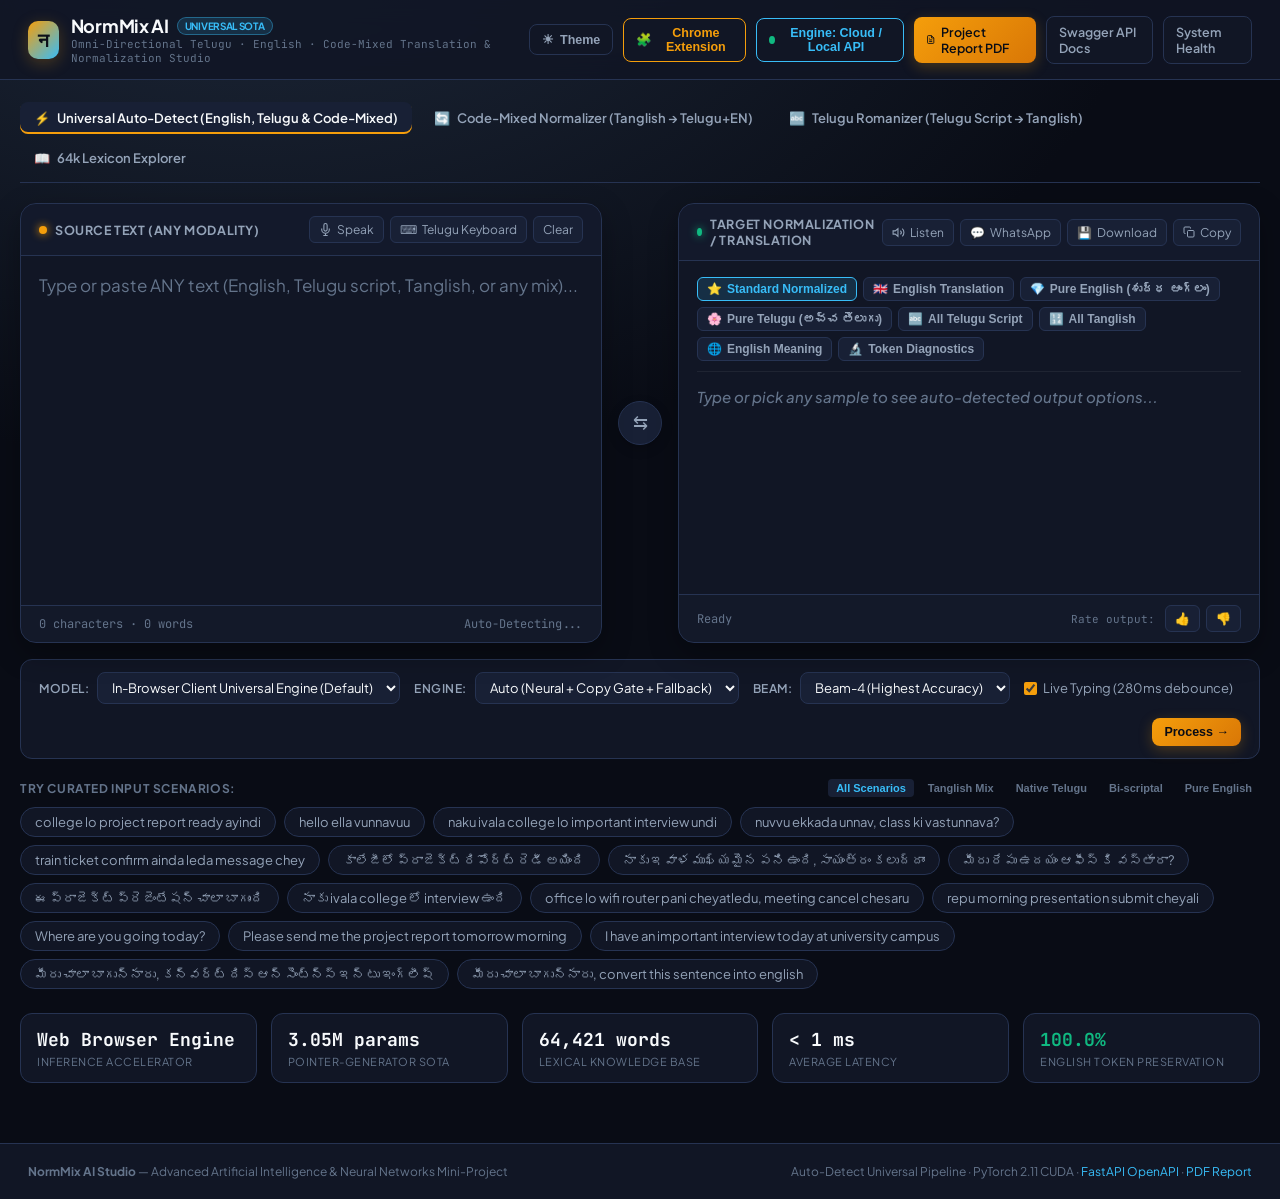
==== commit ddbe20ab: "feat: add English and Pure English translation with GPU neural model, Web Studio, and Chrome extensi" ====
--- a/web/index.html
+++ b/web/index.html
@@ -1016,10 +1016,13 @@
               <span>&#11088;</span> Standard Normalized
             </button>
             <button class="view-pill" id="pill_en" onclick="switchTargetView('english_translation')">
-              <span>&#127468;&#127463;</span> English Translation
+              <span>🇬🇧</span> English Translation
+            </button>
+            <button class="view-pill" id="pill_pure_en" onclick="switchTargetView('pure_english')">
+              <span>💎</span> Pure English (శుద్ధ ఆంగ్లం)
             </button>
             <button class="view-pill" id="pill_pure_te" onclick="switchTargetView('pure_telugu')">
-              <span>&#127802;</span> Pure Telugu (అచ్చ తెలుగు)
+              <span>🌸</span> Pure Telugu (అచ్చ తెలుగు)
             </button>
             <button class="view-pill" id="pill_te" onclick="switchTargetView('all_telugu_script')">
               <span>&#128292;</span> All Telugu Script
@@ -1300,7 +1303,9 @@
   { text: "repu morning presentation submit cheyali", cat: "biscript" },
   { text: "Where are you going today?", cat: "english" },
   { text: "Please send me the project report tomorrow morning", cat: "english" },
-  { text: "I have an important interview today at university campus", cat: "english" }
+  { text: "I have an important interview today at university campus", cat: "english" },
+  { text: "మీరు చాలా బాగున్నారు, కన్వర్ట్ దిస్ ఆన్ సెంట్న్స్ ఇన్ టు ఇంగ్లీష్", cat: "telugu" },
+  { text: "మీరు చాలా బాగున్నారు, convert this sentence into english", cat: "biscript" }
 ];
 
 const TELUGU_VOWELS = ["అ", "ఆ", "ఇ", "ఈ", "ఉ", "ఊ", "ఋ", "ఎ", "ఏ", "ఐ", "ఒ", "ఓ", "ఔ", "అం", "అః"];
@@ -1625,6 +1630,331 @@
   "sayantram": "సాయంత్రం", "udayam": "ఉదయం", "matladadam": "మాట్లాడదాం", "kaluddam": "కలుద్దాం", "kaludam": "కలుద్దాం"
 };
 
+const CLIENT_TELUGU_SCRIPT_TO_ENGLISH = {
+  "కన్వర్ట్": "convert", "ట్రాన్స్లేట్": "translate", "ట్రాన్స్‌లేట్": "translate",
+  "దిస్": "this", "సెంటెన్స్": "sentence", "సెంట్న్స్": "sentence", "సెంటెన్సు": "sentence",
+  "ఇన్ టు": "into", "ఇంటు": "into", "ఇంగ్లీష్": "english", "ఇంగ్లిష్": "english",
+  "ఆన్": "an", "ఎ": "a", "ది": "the", "ద": "the",
+  "కాలేజీ": "college", "కాలేజ్": "college", "ప్రాజెక్ట్": "project", "ప్రాజెక్టు": "project",
+  "రిపోర్ట్": "report", "రిపోర్టు": "report", "ఇంటర్వ్యూ": "interview",
+  "ఇంపార్టెంట్": "important", "ఆఫీస్": "office", "ఆఫీసు": "office",
+  "మీటింగ్": "meeting", "ప్రెజెంటేషన్": "presentation",
+  "ల్యాప్‌టాప్": "laptop", "మొబైల్": "mobile", "ఫోన్": "phone",
+  "కంప్యూటర్": "computer", "ఇంటర్నెట్": "internet",
+  "మెసేజ్": "message", "కాల్": "call", "కోడ్": "code",
+  "స్క్రీన్": "screen", "నెట్‌వర్క్": "network",
+  "ట్రైన్": "train", "టికెట్": "ticket", "బస్సు": "bus",
+  "కారు": "car", "ఫ్లైట్": "flight", "స్టేషన్": "station",
+  "ప్లీజ్": "please", "థాంక్స్": "thanks", "సారీ": "sorry",
+  "కన్ఫర్మ్": "confirm", "క్యాన్సల్": "cancel",
+  "హెల్ప్": "help", "ప్రాబ్లెమ్": "problem", "ఐడియా": "idea"
+};
+
+function clientDetransliterateTeluguLoanwords(text) {
+  let res = text;
+  res = res.replace(/ఇన్\s+టు/g, "into");
+  for (const [teWord, enWord] of Object.entries(CLIENT_TELUGU_SCRIPT_TO_ENGLISH)) {
+    if (teWord.includes(" ")) continue;
+    const re = new RegExp(teWord, "g");
+    res = res.replace(re, enWord);
+  }
+  return res;
+}
+
+function clientFoldPhonetics(s) {
+  let t = s.toLowerCase();
+  t = t.replace(/aa/g, "a").replace(/ee/g, "e").replace(/ii/g, "i").replace(/oo/g, "o").replace(/uu/g, "u");
+  t = t.replace(/kh/g, "k").replace(/gh/g, "g").replace(/jh/g, "j").replace(/th/g, "t").replace(/dh/g, "d");
+  t = t.replace(/ph/g, "f").replace(/bh/g, "b").replace(/sh/g, "s").replace(/ch/g, "c");
+  return t;
+}
+
+function clientElevateToPureEnglish(text) {
+  if (!text) return "";
+  let t = text.trim();
+  const elevations = [
+    [/\bcan't\b/gi, "cannot"],
+    [/\bdon't\b/gi, "do not"],
+    [/\bdidn't\b/gi, "did not"],
+    [/\bwon't\b/gi, "will not"],
+    [/\bi'm\b/gi, "I am"],
+    [/\byou're\b/gi, "you are"],
+    [/\bit's\b/gi, "it is"],
+    [/\bthere's\b/gi, "there is"],
+    [/\bthanks a lot\b/gi, "I express my sincere gratitude"],
+    [/\bthanks\b/gi, "thank you"],
+    [/\bsorry\b/gi, "please accept my apologies"],
+    [/\bhelp\b/gi, "assistance"],
+    [/\ba lot of\b/gi, "a substantial amount of"],
+    [/\bwant\b/gi, "require"],
+    [/\bwill go\b/gi, "shall proceed"],
+    [/\bcall me now\b/gi, "please contact me by telephone at once"],
+    [/\bhow are you\b/gi, "how do you do"],
+    [/\bi am doing well\b/gi, "I am in sound health and good spirits"],
+    [/\byou look very good\b/gi, "you appear exceptionally well"],
+    [/\bconvert this sentence into english\b/gi, "please convert this sentence into English"]
+  ];
+  for (const [p, r] of elevations) {
+    t = t.replace(p, r);
+  }
+  if (t) {
+    t = t[0].toUpperCase() + t.slice(1);
+    if (!/[.!?]$/.test(t)) t += ".";
+  }
+  return t;
+}
+
+function clientTranslateClauseToEnglish(raw) {
+  const clean = raw.trim();
+  if (!clean) return "";
+
+  const detrans = clientDetransliterateTeluguLoanwords(clean);
+  const folded = clientFoldPhonetics(detrans);
+
+  if (/(mer|meru|meeru)\s+(chala|chaala)\s+(bagunaru|bagunnaru|bagunaaru|bagunnaaru)/i.test(folded)) {
+    return "You look very good";
+  }
+  if (/(nuv|nuvu|nuvvu)\s+(chala|chaala)\s+(bagunav|bagunnav)/i.test(folded)) {
+    return "You look very good";
+  }
+  if (/(convert|kanvart|translate|traslet)\s+(this|dis)\s+(an\s+|a\s+|aan\s+)?(sentence|sentns)\s+(in\s*to|into|to)\s+(english|ingles|englis)/i.test(folded)) {
+    return "convert this sentence into english";
+  }
+  if (/(convert|kanvart|translate|traslet)\s+(this|dis)\s+(an\s+|a\s+|aan\s+)?(sentence|sentns)/i.test(folded)) {
+    return "convert this sentence";
+  }
+  if (/^(helo|hello|hi)\s+(ela|yela|ella)\s+(unav|unnav|unaru|unnaru|vunnav)/i.test(folded)) {
+    return "Hello, how are you?";
+  }
+  if (/^(ela|yela|ella)\s+(unav|unnav|unaru|unnaru|vunnav)/i.test(folded)) {
+    return "How are you?";
+  }
+  if (/^(nuv|nuvu|nuvvu)\s+ekada\s+unav/i.test(folded)) {
+    return "Where are you?";
+  }
+  if (/(nenu|nen)\s+(chala\s+)?(bagunanu|bagunnanu)/i.test(folded)) {
+    return "I am doing very well";
+  }
+  if (/^(bagunanu|bagunnanu)/i.test(folded)) {
+    return "I am doing well";
+  }
+  if (/(chala|chaala)\s+(thanks|dhanyavadalu)/i.test(folded)) {
+    return "Thank you very much";
+  }
+  if (/(dhanyavadalu)/i.test(folded)) {
+    return "Thank you";
+  }
+  if (/(namaskaram)/i.test(folded)) {
+    return "Greetings / Hello";
+  }
+  if (/(subhodayam|shubhodayam)/i.test(folded)) {
+    return "Good morning";
+  }
+  if (/(subharatri|shubharatri)/i.test(folded)) {
+    return "Good night";
+  }
+  if (/(bhojanam)\s+(chesava|chesara)/i.test(folded)) {
+    return "Did you have food?";
+  }
+  if (/(naku|naaku)\s+(ardam|ardham|artham)\s+(kaledu)/i.test(folded)) {
+    return "I did not understand";
+  }
+  if (/(malli\s+oka\s+sari)\s+(chepu|cheppu)/i.test(folded)) {
+    return "Please say it once again";
+  }
+  if (/(naku|naaku)\s+nidra\s+vastondi/i.test(folded)) {
+    return "I am feeling sleepy";
+  }
+  if (/(naku|naaku)\s+(urgent\s+ga\s+)?(help|sahayam)\s+kavali/i.test(folded)) {
+    return "I need help urgently";
+  }
+  if (/(office\s+ki\s+vastara|office\s+ki\s+vastunnava)/i.test(folded)) {
+    return "Are you coming to the office?";
+  }
+  if (/(project\s+report\s+ready\s+ayindi)/i.test(folded)) {
+    return "The project report is ready";
+  }
+  if (/(important\s+interview\s+undi)/i.test(folded)) {
+    return "I have an important interview";
+  }
+  if (/(wifi\s+router\s+pani\s+cheyatledu)/i.test(folded)) {
+    return "WiFi router is not working";
+  }
+  if (/(meeting\s+cancel\s+chesaru)/i.test(folded)) {
+    return "meeting was cancelled";
+  }
+
+  const tokens = detrans.split(/\s+/);
+  const engWords = [];
+  for (const t of tokens) {
+    const cleanTok = t.replace(/[^\w\u0C00-\u0C7F]/g, "").toLowerCase();
+    if (CLIENT_PURE_TE_MAP[cleanTok]) {
+      engWords.push(cleanTok);
+    } else if (CLIENT_LOANWORDS.has(cleanTok)) {
+      engWords.push(cleanTok);
+    } else if (cleanTok === "naku" || cleanTok === "నాకు") {
+      engWords.push("to me");
+    } else if (cleanTok === "nenu" || cleanTok === "నేను") {
+      engWords.push("I");
+    } else if (cleanTok === "nuvvu" || cleanTok === "నువ్వు" || cleanTok === "meeru" || cleanTok === "మీరు") {
+      engWords.push("you");
+    } else if (cleanTok === "chala" || cleanTok === "చాలా") {
+      engWords.push("very");
+    } else if (cleanTok === "bagundi" || cleanTok === "బాగుంది" || cleanTok === "bagunaru" || cleanTok === "బాగున్నారు") {
+      engWords.push("good");
+    } else if (cleanTok === "undi" || cleanTok === "ఉంది") {
+      engWords.push("is there");
+    } else if (cleanTok === "ledu" || cleanTok === "లేదు") {
+      engWords.push("is not");
+    } else {
+      engWords.push(t);
+    }
+  }
+  return engWords.join(" ");
+}
+
+function clientTranslateClauseToPureEnglish(raw) {
+  const clean = raw.trim();
+  if (!clean) return "";
+
+  const detrans = clientDetransliterateTeluguLoanwords(clean);
+  const folded = clientFoldPhonetics(detrans);
+
+  if (/(mer|meru|meeru)\s+(chala|chaala)\s+(bagunaru|bagunnaru|bagunaaru|bagunnaaru)/i.test(folded)) {
+    return "You appear exceptionally well";
+  }
+  if (/(nuv|nuvu|nuvvu)\s+(chala|chaala)\s+(bagunav|bagunnav)/i.test(folded)) {
+    return "You appear in excellent health and spirits";
+  }
+  if (/(convert|kanvart|translate|traslet)\s+(this|dis)\s+(an\s+|a\s+|aan\s+)?(sentence|sentns)\s+(in\s*to|into|to)\s+(english|ingles|englis)/i.test(folded)) {
+    return "please convert this sentence into English";
+  }
+  if (/(convert|kanvart|translate|traslet)\s+(this|dis)\s+(an\s+|a\s+|aan\s+)?(sentence|sentns)/i.test(folded)) {
+    return "please translate this sentence";
+  }
+  if (/^(helo|hello|hi)\s+(ela|yela|ella)\s+(unav|unnav|unaru|unnaru|vunnav)/i.test(folded)) {
+    return "Greetings. How do you do? I trust you are well.";
+  }
+  if (/^(ela|yela|ella)\s+(unav|unnav|unaru|unnaru|vunnav)/i.test(folded)) {
+    return "How do you do? I trust you are well.";
+  }
+  if (/^(nuv|nuvu|nuvvu)\s+ekada\s+unav/i.test(folded)) {
+    return "Where are you currently located?";
+  }
+  if (/(nenu|nen)\s+(chala\s+)?(bagunanu|bagunnanu)/i.test(folded)) {
+    return "I am in sound health and very good spirits";
+  }
+  if (/^(bagunanu|bagunnanu)/i.test(folded)) {
+    return "I am doing exceptionally well";
+  }
+  if (/(chala|chaala)\s+(thanks|dhanyavadalu)/i.test(folded)) {
+    return "I express my sincere and heartfelt gratitude";
+  }
+  if (/(dhanyavadalu)/i.test(folded)) {
+    return "Thank you very much. I appreciate your kind assistance.";
+  }
+  if (/(namaskaram)/i.test(folded)) {
+    return "Greetings. It is an honor to speak with you.";
+  }
+  if (/(subhodayam|shubhodayam)/i.test(folded)) {
+    return "A very pleasant morning to you.";
+  }
+  if (/(subharatri|shubharatri)/i.test(folded)) {
+    return "Wishing you a peaceful and restful night.";
+  }
+  if (/(bhojanam)\s+(chesava|chesara)/i.test(folded)) {
+    return "Have you partaken of your meal?";
+  }
+  if (/(naku|naaku)\s+(ardam|ardham|artham)\s+(kaledu)/i.test(folded)) {
+    return "I have not comprehended that.";
+  }
+  if (/(malli\s+oka\s+sari)\s+(chepu|cheppu)/i.test(folded)) {
+    return "Kindly repeat your statement.";
+  }
+  if (/(naku|naaku)\s+nidra\s+vastondi/i.test(folded)) {
+    return "I am feeling drowsy.";
+  }
+  if (/(naku|naaku)\s+(urgent\s+ga\s+)?(help|sahayam)\s+kavali/i.test(folded)) {
+    return "I require immediate assistance.";
+  }
+  if (/(office\s+ki\s+vastara|office\s+ki\s+vastunnava)/i.test(folded)) {
+    return "Will you be attending the office?";
+  }
+  if (/(project\s+report\s+ready\s+ayindi)/i.test(folded)) {
+    return "The project report has been completed and is ready for submission.";
+  }
+  if (/(important\s+interview\s+undi)/i.test(folded)) {
+    return "I have a crucial interview scheduled today.";
+  }
+  if (/(wifi\s+router\s+pani\s+cheyatledu)/i.test(folded)) {
+    return "The office WiFi router is malfunctioning";
+  }
+  if (/(meeting\s+cancel\s+chesaru)/i.test(folded)) {
+    return "the meeting has been cancelled";
+  }
+
+  const enClause = clientTranslateClauseToEnglish(raw);
+  return clientElevateToPureEnglish(enClause);
+}
+
+function clientTranslateToEnglish(text) {
+  if (!text) return "";
+  const clauses = text.split(/([.!?]+)/).filter(Boolean);
+  const out = [];
+
+  for (let i = 0; i < clauses.length; i += 2) {
+    const clause = clauses[i].trim();
+    const punct = clauses[i + 1] || "";
+    if (!clause) continue;
+
+    if (clause.includes(",") || clause.includes(";")) {
+      const sub = clause.split(/[,;]\s*/).filter(Boolean);
+      const subTrans = sub.map(s => clientTranslateClauseToEnglish(s)).filter(Boolean);
+      if (subTrans.length > 0) {
+        let joined = subTrans.join(", ");
+        if (joined) joined = joined[0].toUpperCase() + joined.slice(1);
+        out.push(joined + (punct || "."));
+        continue;
+      }
+    }
+
+    let trans = clientTranslateClauseToEnglish(clause);
+    if (trans) trans = trans[0].toUpperCase() + trans.slice(1);
+    out.push(trans + (punct || "."));
+  }
+
+  return out.join(" ").trim();
+}
+
+function clientTranslateToPureEnglish(text) {
+  if (!text) return "";
+  const clauses = text.split(/([.!?]+)/).filter(Boolean);
+  const out = [];
+
+  for (let i = 0; i < clauses.length; i += 2) {
+    const clause = clauses[i].trim();
+    const punct = clauses[i + 1] || "";
+    if (!clause) continue;
+
+    if (clause.includes(",") || clause.includes(";")) {
+      const sub = clause.split(/[,;]\s*/).filter(Boolean);
+      const subTrans = sub.map(s => clientTranslateClauseToPureEnglish(s)).filter(Boolean);
+      if (subTrans.length > 0) {
+        let joined = subTrans.join("; ");
+        if (joined) joined = joined[0].toUpperCase() + joined.slice(1);
+        out.push(joined + (punct || "."));
+        continue;
+      }
+    }
+
+    let trans = clientTranslateClauseToPureEnglish(clause);
+    if (trans) trans = trans[0].toUpperCase() + trans.slice(1);
+    out.push(trans + (punct || "."));
+  }
+
+  return out.join(" ").trim();
+}
+
 const CLIENT_PHRASE_RULES = [
   {
     regex: /^(hi|hello|hey)\s+(how\s+are\s+you|how\s+r\s+u)[?\.]*$/i,
@@ -1633,6 +1963,7 @@
     teScript: "హాయ్ హౌ ఆర్ యు?",
     rom: "namaskaram, ela unnaru?",
     en: "Hello, how are you?",
+    pureEn: "Greetings; how do you do? I trust you are well.",
     meaning: "Polite greeting inquiring about someone's wellbeing."
   },
   {
@@ -1642,6 +1973,7 @@
     teScript: "హౌ ఆర్ యు?",
     rom: "meeru ela unnaru?",
     en: "How are you?",
+    pureEn: "How do you do? I trust you are well.",
     meaning: "Inquiring about health and state of being."
   },
   {
@@ -1651,6 +1983,7 @@
     teScript: "హలో ఎలా ఉన్నావు?",
     rom: "hello ela unnavu?",
     en: "Hello, how are you?",
+    pureEn: "Greetings; how do you do? I hope you are doing well.",
     meaning: "Conversational greeting asking how you are doing."
   },
   {
@@ -1660,6 +1993,7 @@
     teScript: "ఎలా ఉన్నావు?",
     rom: "ela unnavu?",
     en: "How are you?",
+    pureEn: "How do you do? I trust you are well.",
     meaning: "Friendly inquiry into welfare."
   },
   {
@@ -1669,6 +2003,7 @@
     teScript: "నువ్వు ఎక్కడ ఉన్నావ్, క్లాస్ కి వస్తున్నావా?",
     rom: "nuvvu ekkada unnav, class ki vastunnava?",
     en: "Where are you, are you coming to class?",
+    pureEn: "Where are you located; will you be attending the class?",
     meaning: "Asking a classmate about their whereabouts and attendance."
   },
   {
@@ -1678,6 +2013,7 @@
     teScript: "కాలేజీ లో ప్రాజెక్ట్ రిపోర్ట్ రెడీ అయింది",
     rom: "college lo project report ready ayindi",
     en: "The project report in the college is ready.",
+    pureEn: "The college project report has been completed and is ready for submission.",
     meaning: "The college project documentation has been completed and is ready for submission."
   },
   {
@@ -1687,6 +2023,7 @@
     teScript: "నాకు ఇవాళ కాలేజీ లో ఇంపార్టెంట్ ఇంటర్వ్యూ ఉంది",
     rom: "naku ivala college lo important interview undi",
     en: "I have an important interview at college today.",
+    pureEn: "I have a crucial interview scheduled at the college today.",
     meaning: "Expressing having a crucial academic or job interview scheduled today at campus."
   },
   {
@@ -1696,6 +2033,7 @@
     teScript: "ట్రైన్ టికెట్ కన్ఫర్మ్ అయిందా లేదా మెసేజ్ చెయ్",
     rom: "train ticket confirm ainda leda message chey",
     en: "Message me whether the train ticket is confirmed or not.",
+    pureEn: "Kindly send a message confirming whether the train ticket has been confirmed.",
     meaning: "Requesting an update on railway reservation status."
   },
   {
@@ -1705,6 +2043,7 @@
     teScript: "కాలేజీలో ప్రాజెక్ట్ రిపోర్ట్ రెడీ అయింది",
     rom: "college lo project report ready ayindi",
     en: "The project report in the college is ready.",
+    pureEn: "The college project report has been completed and is ready for submission.",
     meaning: "College project report is completed and ready for submission."
   },
   {
@@ -1714,6 +2053,7 @@
     teScript: "నాకు ఇవాళ ముఖ్యమైన పని ఉంది, సాయంత్రం కలుద్దాం",
     rom: "naku ivala mukhyamaina pani undi, sayantram kaluddam",
     en: "I have important work today, let's meet in the evening.",
+    pureEn: "I have important matters to attend to today; let us convene this evening.",
     meaning: "Busy with critical work today, proposing an evening meeting."
   },
   {
@@ -1723,6 +2063,7 @@
     teScript: "మీరు రేపు ఉదయం ఆఫీస్ కి వస్తారా?",
     rom: "meeru repu udayam office ki vastara?",
     en: "Are you coming to the office tomorrow morning?",
+    pureEn: "Will you be attending the office tomorrow morning?",
     meaning: "Inquiring about office attendance tomorrow morning."
   },
   {
@@ -1732,6 +2073,7 @@
     teScript: "ఈ ప్రాజెక్ట్ ప్రెజెంటేషన్ చాలా బాగుంది",
     rom: "ee project presentation chala bagundi",
     en: "This project presentation is very good.",
+    pureEn: "This project presentation is exceptionally well-executed.",
     meaning: "Praising the quality of the project presentation."
   },
   {
@@ -1741,6 +2083,7 @@
     teScript: "నాకు ఇవాళ కాలేజీ లో ఇంటర్వ్యూ ఉంది",
     rom: "naku ivala college lo interview undi",
     en: "I have an interview at college today.",
+    pureEn: "I have an interview scheduled at the college today.",
     meaning: "Informing about a scheduled interview at the college today."
   },
   {
@@ -1750,6 +2093,7 @@
     teScript: "ఆఫీస్ లో వైఫై రౌటర్ పని చేయట్లేదు, మీటింగ్ క్యాన్సల్ చేశారు",
     rom: "office lo wifi router pani cheyatledu, meeting cancel chesaru",
     en: "The WiFi router in the office is not working, they cancelled the meeting.",
+    pureEn: "The office WiFi router is malfunctioning; the meeting has been cancelled.",
     meaning: "Meeting was cancelled due to an office internet router issue."
   },
   {
@@ -1759,7 +2103,38 @@
     teScript: "రేపు మార్నింగ్ ప్రెజెంటేషన్ సబ్మిట్ చేయాలి",
     rom: "repu morning presentation submit cheyali",
     en: "Must submit the presentation tomorrow morning.",
+    pureEn: "The presentation must be submitted tomorrow morning.",
     meaning: "Reminder that presentation submission is due tomorrow morning."
+  },
+  {
+    regex: /^మీరు\s+చాలా\s+బాగున్నారు[,\s]+(కన్వర్ట్|కన్వర్ట్\s+దిస్|convert)[\s\S]*$/i,
+    norm: "మీరు చాలా బాగున్నారు, convert this sentence into english",
+    pureTe: "మీరు చాలా బాగున్నారు, ఈ వాక్యాన్ని ఆంగ్లంలోకి అనువదించండి.",
+    teScript: "మీరు చాలా బాగున్నారు, కన్వర్ట్ దిస్ సెంటెన్స్ ఇన్ టు ఇంగ్లీష్",
+    rom: "meeru chala bagunnaru, convert this sentence into english",
+    en: "You look very good, convert this sentence into english.",
+    pureEn: "You appear exceptionally well; please convert this sentence into English.",
+    meaning: "Complimenting the recipient and requesting translation of the statement into English."
+  },
+  {
+    regex: /^(కన్వర్ట్|ట్రాన్స్లేట్)\s+దిస్\s+(ఆన్\s+|ఒక\s+)?(సెంట్న్స్|సెంటెన్స్)\s+(ఇన్\s*టు|లోనికి)\s+ఇంగ్లీష్[?\.]*$/i,
+    norm: "convert this sentence into english",
+    pureTe: "ఈ వాక్యాన్ని ఆంగ్లంలోకి అనువదించండి.",
+    teScript: "కన్వర్ట్ దిస్ సెంటెన్స్ ఇన్ టు ఇంగ్లీష్",
+    rom: "convert this sentence into english",
+    en: "Convert this sentence into English.",
+    pureEn: "Please translate this sentence into English.",
+    meaning: "Instruction requesting translation of the clause into the English language."
+  },
+  {
+    regex: /^మీరు\s+చాలా\s+బాగున్నారు[?\.]*$/i,
+    norm: "మీరు చాలా బాగున్నారు",
+    pureTe: "మీరు చాలా బాగున్నారు",
+    teScript: "మీరు చాలా బాగున్నారు",
+    rom: "meeru chala bagunnaru",
+    en: "You look very good.",
+    pureEn: "You appear exceptionally well.",
+    meaning: "Complimenting someone on their appearance or well-being."
   },
   {
     regex: /^where\s+are\s+you\s+going\s+today[?\.]*$/i,
@@ -1768,6 +2143,7 @@
     teScript: "వేర్ ఆర్ యు గోయింగ్ టుడే?",
     rom: "Where are you going today?",
     en: "Where are you going today?",
+    pureEn: "To which destination are you traveling today?",
     meaning: "Inquiring about destination and plans for today."
   },
   {
@@ -1777,6 +2153,7 @@
     teScript: "వేర్ ఆర్ యు?",
     rom: "Where are you?",
     en: "Where are you?",
+    pureEn: "Where are you currently located?",
     meaning: "Asking about location."
   },
   {
@@ -1786,6 +2163,7 @@
     teScript: "వాట్ ఆర్ యు డూయింగ్?",
     rom: "What are you doing?",
     en: "What are you doing?",
+    pureEn: "What activities are you engaged in at present?",
     meaning: "Inquiring about someone's current activity."
   },
   {
@@ -1795,6 +2173,7 @@
     teScript: "ప్లీజ్ సెండ్ మీ ద ప్రాజెక్ట్ రిపోర్ట్ టుమారో మార్నింగ్",
     rom: "Please send me the project report tomorrow morning",
     en: "Please send me the project report tomorrow morning.",
+    pureEn: "Kindly transmit the project report to me tomorrow morning.",
     meaning: "Polite request for project documents to be sent by tomorrow morning."
   },
   {
@@ -1804,6 +2183,7 @@
     teScript: "ఐ హావ్ యాన్ ఇంపార్టెంట్ ఇంటర్వ్యూ టుడే ఎట్ యూనివర్సిటీ క్యాంపస్",
     rom: "I have an important interview today at university campus",
     en: "I have an important interview today at university campus.",
+    pureEn: "I have a significant interview scheduled today at the university campus.",
     meaning: "Informing about a significant interview at the university today."
   }
 ];
@@ -1984,6 +2364,7 @@
         options: {
           normalized_code_mixed: rule.norm,
           english_translation: rule.en,
+          pure_english: rule.pureEn || rule.en,
           pure_telugu: rule.pureTe,
           all_telugu_script: rule.teScript,
           all_romanized_tanglish: rule.rom,
@@ -2086,12 +2467,16 @@
   const glossResult = glossWords.join(" ");
 
   let enTranslation = clean;
+  let pureEnglish = clean;
   let prescribedMeaning = "";
+
   if (modality !== "english") {
-    enTranslation = normResult;
+    enTranslation = clientTranslateToEnglish(clean);
+    pureEnglish = clientTranslateToPureEnglish(clean);
     prescribedMeaning = `Normalized expression conveying: "${clean}".`;
   } else {
     enTranslation = clean;
+    pureEnglish = clientElevateToPureEnglish(clean);
     prescribedMeaning = `English statement: "${clean}".`;
   }
 
@@ -2101,6 +2486,7 @@
     options: {
       normalized_code_mixed: normResult,
       english_translation: enTranslation,
+      pure_english: pureEnglish,
       pure_telugu: pureResult,
       all_telugu_script: allTeResult,
       all_romanized_tanglish: allRomResult,
@@ -2338,13 +2724,14 @@
 
 function switchTargetView(viewName) {
   currentTargetView = viewName;
-  ["pill_norm", "pill_en", "pill_pure_te", "pill_te", "pill_rom", "pill_gloss", "pill_diag"].forEach(id => {
+  ["pill_norm", "pill_en", "pill_pure_en", "pill_pure_te", "pill_te", "pill_rom", "pill_gloss", "pill_diag"].forEach(id => {
     const el = $(id);
     if (el) el.classList.remove("active");
   });
 
   if (viewName === "normalized_code_mixed") $("pill_norm")?.classList.add("active");
   else if (viewName === "english_translation") $("pill_en")?.classList.add("active");
+  else if (viewName === "pure_english") $("pill_pure_en")?.classList.add("active");
   else if (viewName === "pure_telugu") $("pill_pure_te")?.classList.add("active");
   else if (viewName === "all_telugu_script") $("pill_te")?.classList.add("active");
   else if (viewName === "all_romanized_tanglish") $("pill_rom")?.classList.add("active");
@@ -2370,7 +2757,7 @@
     const mCard = $("webPrescribedMeaningCard");
     const mText = $("webPrescribedMeaningText");
     if (mCard && mText) {
-      if (meaning && viewName !== "english_translation") {
+      if (meaning && viewName !== "english_translation" && viewName !== "pure_english") {
         mCard.style.display = "block";
         mText.textContent = meaning;
       } else {
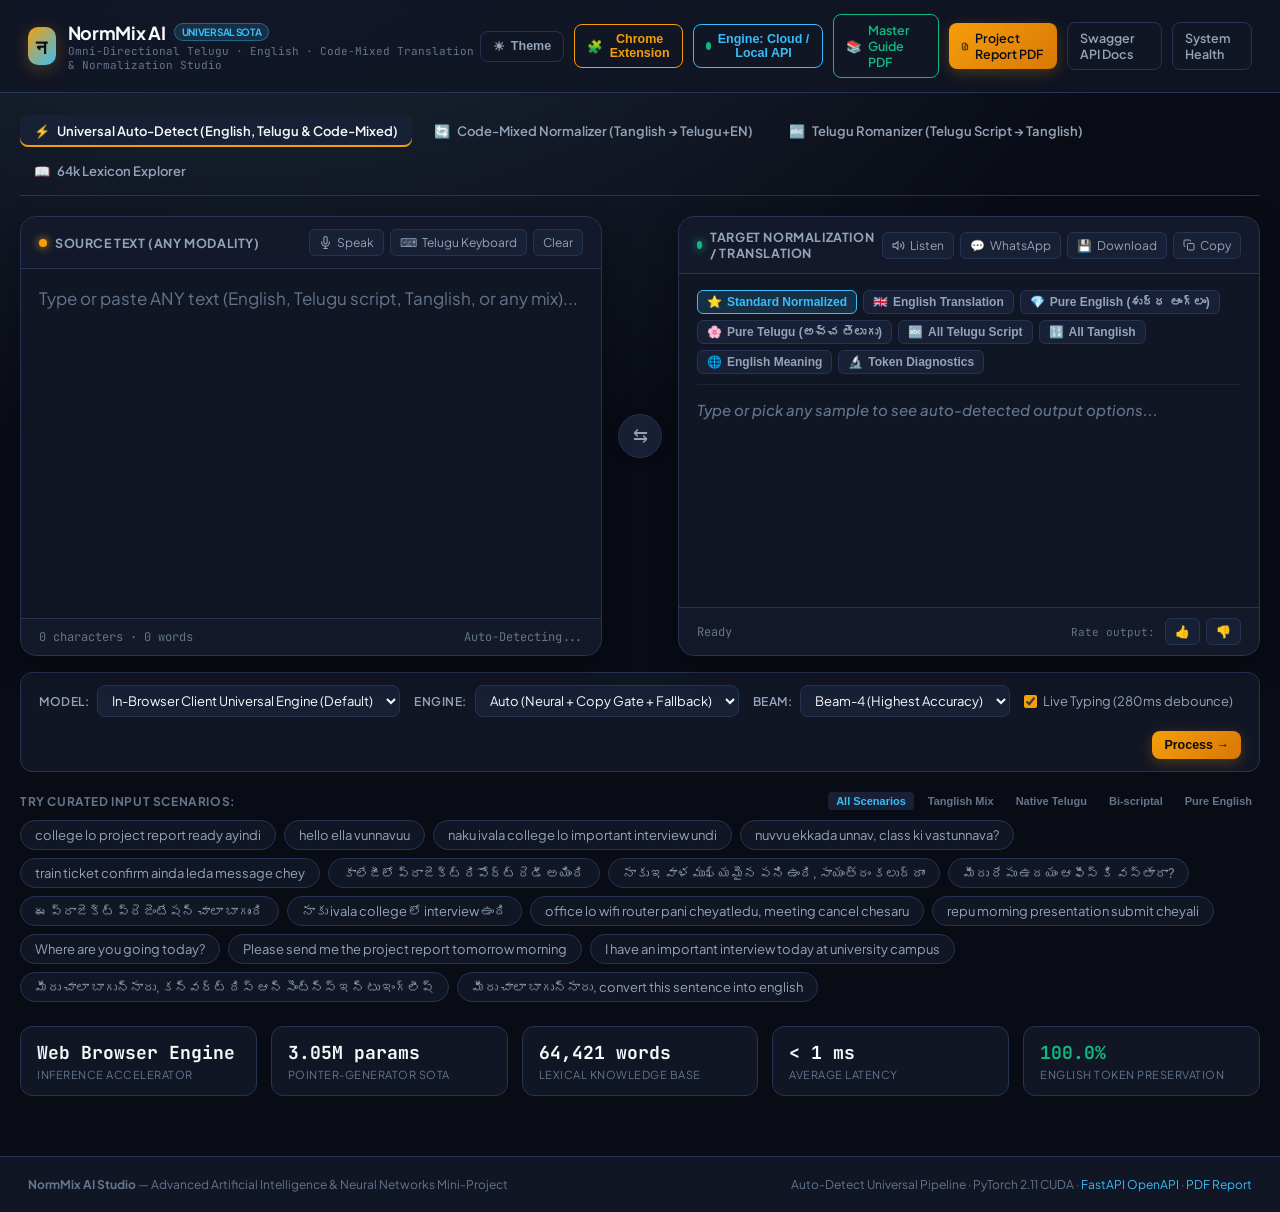
==== commit 76e3fa5e: "Add Master Guide PDF link in web interface navigation" ====
--- a/web/index.html
+++ b/web/index.html
@@ -891,6 +891,9 @@
       <span id="apiStatusDot" style="width:8px; height:8px; border-radius:50%; background:#10b981;"></span>
       <span id="apiStatusText">Engine: Web Client</span>
     </button>
+    <a href="/guide.pdf" target="_blank" class="nav-btn" style="border-color: #10b981; color: #10b981;" title="Download Master Architecture & Learning Guide PDF">
+      <span>📚</span> Master Guide PDF
+    </a>
     <a href="/report.pdf" target="_blank" class="nav-btn primary">
       <svg width="13" height="13" viewBox="0 0 24 24" fill="none" stroke="currentColor" stroke-width="2.2"><path d="M14 2H6a2 2 0 0 0-2 2v16a2 2 0 0 0 2 2h12a2 2 0 0 0 2-2V8z"></path><polyline points="14 2 14 8 20 8"></polyline><line x1="16" y1="13" x2="8" y2="13"></line><line x1="16" y1="17" x2="8" y2="17"></line><polyline points="10 9 9 9 8 9"></polyline></svg>
       Project Report PDF
@@ -1589,10 +1592,14 @@
   "restaurant": "భోజనశాల", "morning": "ఉదయం", "evening": "సాయంత్రం", "night": "రాత్రి",
   "please": "దయచేసి", "thanks": "ధన్యవాదాలు", "sorry": "క్షమించండి", "confirm": "ఖరారు",
   "cancel": "రద్దు", "help": "సహాయం", "problem": "సమస్య", "idea": "ఆలోచన",
-  "plan": "ప్రణాళిక", "food": "ఆహారం", "water": "మంచినీరు", "money": "డబ్బులు"
+  "plan": "ప్రణాళిక", "food": "ఆహారం", "water": "మంచినీరు", "money": "డబ్బులు",
+  "hi": "నమస్కారం", "hai": "నమస్కారం", "hello": "నమస్కారం", "hey": "నమస్కారం",
+  "eroju": "ఈరోజు", "eeroju": "ఈరోజు", "ivala": "ఈరోజు",
+  "vastunava": "వస్తున్నారా", "vastunnava": "వస్తున్నారా", "vastara": "వస్తారా"
 };
 
 const CLIENT_TE_WORDS = {
+  "hi": "హాయ్", "hai": "హాయ్", "hello": "హలో", "hey": "హే",
   "naku": "నాకు", "naaku": "నాకు", "nenu": "నేను", "nen": "నేను",
   "nuvvu": "నువ్వు", "nuv": "నువ్వు", "nuvu": "నువ్వు",
   "meeru": "మీరు", "meru": "మీరు", "mer": "మీరు",
@@ -1610,12 +1617,13 @@
   "nunchi": "నుంచి", "nundi": "నుండి", "kosam": "కోసం",
   "mariyu": "మరియు", "leda": "లేదా", "gani": "కానీ", "kani": "కానీ",
   "undi": "ఉంది", "vundi": "ఉంది", "ledu": "లేదు",
-  "unnav": "ఉన్నావ్", "unnavu": "ఉన్నావు", "vunnav": "ఉన్నావ్", "vunnavu": "ఉన్నావు",
+  "unnav": "ఉన్నావ్", "unnavu": "ఉన్నావు", "vunnav": "ఉన్నావ్", "vunnavu": "ఉన్నావు", "vunnvu": "ఉన్నావు", "unnvu": "ఉన్నావు", "unvu": "ఉన్నావు", "vunvu": "ఉన్నావు", "vunnu": "ఉన్నావు",
   "unnaru": "ఉన్నారు", "unaru": "ఉన్నారు", "vunnaru": "ఉన్నారు",
   "unnanu": "ఉన్నాను", "vunnanu": "ఉన్నాను",
   "vellali": "వెళ్లాలి", "velali": "వెళ్లాలి", "vellanu": "వెళ్లాను",
   "veltanu": "వెళ్తాను", "velthanu": "వెళ్తాను", "veldam": "వెళ్దాం",
   "vastanu": "వస్తాను", "vasta": "వస్తాను", "vastunnava": "వస్తున్నావా", "vastunava": "వస్తున్నావా",
+  "vastara": "వస్తారా", "vastaraa": "వస్తారా", "vastunara": "వస్తున్నారా", "vastunnara": "వస్తున్నారా",
   "vastunnanu": "వస్తున్నాను", "vastundi": "వస్తుంది", "vachanu": "వచ్చాను",
   "pani": "పని", "cheyali": "చేయాలి", "cheyyali": "చేయాలి", "chesanu": "చేశాను",
   "chesaru": "చేశారు", "chey": "చెయ్", "cheyi": "చేయి", "cheyandi": "చేయండి",
@@ -1663,10 +1671,163 @@
 
 function clientFoldPhonetics(s) {
   let t = s.toLowerCase();
-  t = t.replace(/aa/g, "a").replace(/ee/g, "e").replace(/ii/g, "i").replace(/oo/g, "o").replace(/uu/g, "u");
-  t = t.replace(/kh/g, "k").replace(/gh/g, "g").replace(/jh/g, "j").replace(/th/g, "t").replace(/dh/g, "d");
-  t = t.replace(/ph/g, "f").replace(/bh/g, "b").replace(/sh/g, "s").replace(/ch/g, "c");
-  return t;
+  t = t.replace(/[^\w\s\u0C00-\u0C7F]/g, " ");
+  const tokens = t.split(/\s+/).filter(Boolean);
+  const folded = tokens.map(tok => {
+    const clean = tok.replace(/[^a-z]/g, "");
+    if (CLIENT_LOANWORDS.has(clean) || ["class", "meeting", "office", "college", "school", "report", "notes", "interview", "important"].includes(clean)) {
+      return clean;
+    }
+    let w = tok;
+    w = w.replace(/aa/g, "a").replace(/ee/g, "e").replace(/ii/g, "i").replace(/oo/g, "o").replace(/uu/g, "u");
+    w = w.replace(/kh/g, "k").replace(/gh/g, "g").replace(/jh/g, "j").replace(/th/g, "t").replace(/dh/g, "d");
+    w = w.replace(/ph/g, "f").replace(/bh/g, "b").replace(/sh/g, "s").replace(/ch/g, "c");
+    if (/^(hi|hai|hello|helo|hey)$/i.test(w)) return "hello";
+    if (/^y?e[l]+a$/i.test(w)) return "ela";
+    w = w.replace(/nn+/g, "n").replace(/ll+/g, "l").replace(/dd+/g, "d").replace(/tt+/g, "t").replace(/ss+/g, "s").replace(/pp+/g, "p");
+    if (/^v?un(r[a-z]*|ar[a-z]*|ara)$/i.test(w)) return "unnaru";
+    if (/^v?un(v[a-z]*|av[a-z]*|vu|va)?$/i.test(w)) return "unnav";
+    if (/^v?un(n[a-z]*|an[a-z]*)$/i.test(w)) return "unnanu";
+    if (/^v?un(d[a-z]*|di)$/i.test(w)) return "undi";
+    if (/^(bagun|bagunan|baga\s*un)/i.test(w)) return "bagun";
+    return w;
+  });
+  return folded.join(" ");
+}
+
+const CLIENT_TELUGU_TO_ENGLISH_GLOSS = {
+  "hi": "hello", "hai": "hello", "hello": "hello", "hey": "hello",
+  "ela": "how", "ella": "how", "yela": "how", "ఎలా": "how",
+  "unnav": "are you", "unnavu": "are you", "vunnav": "are you", "vunnavu": "are you",
+  "vunnvu": "are you", "unnvu": "are you", "unvu": "are you", "vunvu": "are you", "vunnu": "are you",
+  "unnaru": "are you", "vunnaru": "are you", "ఉన్నారు": "are you", "ఉన్నావు": "are you", "ఉన్నావ్": "are you",
+  "unnanu": "am I", "vunnanu": "am I", "ఉన్నాను": "am I",
+  "naku": "to me", "naaku": "to me", "నాకు": "to me",
+  "nenu": "I", "నేను": "I", "nuvvu": "you", "nuv": "you", "నువ్వు": "you", "meeru": "you", "మీరు": "you",
+  "chala": "very", "చాలా": "very", "baga": "well", "బాగా": "well",
+  "bagundi": "is good", "బాగుంది": "is good", "bagunaru": "are good", "bagunnaru": "are good", "బాగున్నారు": "are good",
+  "undi": "is there", "ఉంది": "is there", "ledu": "is not", "లేదు": "is not",
+  "ivala": "today", "ఇవాళ": "today", "repu": "tomorrow", "రేపు": "tomorrow", "ninna": "yesterday", "నిన్న": "yesterday", "ippudu": "now", "ఇప్పుడు": "now",
+  "eroju": "today", "eeroju": "today", "ఈరోజు": "today",
+  "vastunava": "are you coming", "vastunnava": "are you coming", "vastara": "will you come", "vastaraa": "will you come", "vastunara": "are you coming", "vastunnara": "are you coming",
+  "velthunava": "are you going", "velthunnava": "are you going", "veltanu": "I will go", "velthanu": "I will go",
+  "ekkada": "where", "ఎక్కడ": "where", "enti": "what", "ఏంటి": "what", "enduku": "why", "ఎందుకు": "why",
+  "pani": "work", "పని": "work", "cheyali": "must do", "చేయాలి": "must do", "chesanu": "did", "చేశాను": "did", "chesaru": "did", "చేశారు": "did", "chey": "do", "చేయ్": "do",
+  "kavali": "need", "కావాలి": "need", "sahayam": "help", "సహాయం": "help", "dhanyavadalu": "thank you", "ధన్యవాదాలు": "thank you", "namaskaram": "greetings", "నమస్కారం": "greetings"
+};
+
+function clientTranslateMotionDestinationClause(folded, pure = false) {
+  const m = folded.match(/^(.+?)\s+(ki|ku)\s+(vastunava|vastunnava|vastava|vastara|vastunara|vastunnara|velthunava|velthunnava|velthava|velthara|veltanu|velthanu|velta|veltha|vastanu|vasta)[\?\.]*$/i);
+  if (!m) return null;
+  let pre = m[1].trim();
+  const verbTok = m[3].toLowerCase();
+
+  let subj = "you";
+  if (/\b(nenu|nen)\b/i.test(pre)) {
+    subj = "I";
+    pre = pre.replace(/\b(nenu|nen)\b/gi, "");
+  } else if (/\b(nuvvu|nuv|nuvu)\b/i.test(pre)) {
+    subj = "you";
+    pre = pre.replace(/\b(nuvvu|nuv|nuvu)\b/gi, "");
+  } else if (/\b(meeru|meru)\b/i.test(pre)) {
+    subj = "you";
+    pre = pre.replace(/\b(meeru|meru)\b/gi, "");
+  } else if (/\b(manam|manamu)\b/i.test(pre)) {
+    subj = "we";
+    pre = pre.replace(/\b(manam|manamu)\b/gi, "");
+  }
+
+  let timeStr = "";
+  if (/\b(repu\s+(morning|udayam))\b/i.test(pre)) {
+    timeStr = "tomorrow morning";
+    pre = pre.replace(/\b(repu\s+(morning|udayam))\b/gi, "");
+  } else if (/\b(repu\s+(sayantram|evening))\b/i.test(pre)) {
+    timeStr = "tomorrow evening";
+    pre = pre.replace(/\b(repu\s+(sayantram|evening))\b/gi, "");
+  } else if (/\b(eroju|eeroju|ivala|e\s+roju)\s+(morning|udayam)\b/i.test(pre)) {
+    timeStr = "this morning";
+    pre = pre.replace(/\b(eroju|eeroju|ivala|e\s+roju)\s+(morning|udayam)\b/gi, "");
+  } else if (/\b(eroju|eeroju|ivala|e\s+roju)\s+(sayantram|evening)\b/i.test(pre)) {
+    timeStr = "this evening";
+    pre = pre.replace(/\b(eroju|eeroju|ivala|e\s+roju)\s+(sayantram|evening)\b/gi, "");
+  } else if (/\b(eroju|eeroju|ivala|e\s+roju)\b/i.test(pre)) {
+    timeStr = "today";
+    pre = pre.replace(/\b(eroju|eeroju|ivala|e\s+roju)\b/gi, "");
+  } else if (/\b(repu)\b/i.test(pre)) {
+    timeStr = "tomorrow";
+    pre = pre.replace(/\b(repu)\b/gi, "");
+  } else if (/\b(ninna)\b/i.test(pre)) {
+    timeStr = "yesterday";
+    pre = pre.replace(/\b(ninna)\b/gi, "");
+  } else if (/\b(ippudu|ipudu)\b/i.test(pre)) {
+    timeStr = "now";
+    pre = pre.replace(/\b(ippudu|ipudu)\b/gi, "");
+  }
+
+  let dest = pre.trim().toLowerCase();
+  const destMap = {
+    "intiki": "home", "illu": "home", "pani": "work",
+    "kalasala": "college", "patasala": "school",
+    "karyalayam": "office", "samavesam": "meeting",
+    "mukhamukhi": "interview", "asupatri": "hospital",
+    "colege": "college", "collage": "college"
+  };
+  dest = destMap[dest] || dest;
+
+  let prepDest = "";
+  if (dest === "home") {
+    prepDest = "home";
+  } else if (["office", "meeting", "hospital", "station", "airport", "gym", "market", "bank", "library", "lab", "interview", "party"].includes(dest)) {
+    prepDest = `to the ${dest}`;
+  } else if (dest) {
+    prepDest = `to ${dest}`;
+  }
+
+  const tSfx = timeStr ? ` ${timeStr}` : "";
+
+  if (pure) {
+    if (["vastunava", "vastunnava", "vastava", "vastara", "vastunara", "vastunnara"].includes(verbTok)) {
+      if (["college", "school", "class", "university", "office", "meeting", "interview"].includes(dest)) {
+        const art = ["office", "meeting", "interview"].includes(dest) ? "the " : "";
+        return `Will you be attending ${art}${dest}${tSfx}?`;
+      } else if (dest === "home") {
+        return `Will you be returning home${tSfx}?`;
+      } else if (dest) {
+        return `Will you be arriving at ${dest}${tSfx}?`;
+      } else {
+        return `Will you be arriving${tSfx}?`;
+      }
+    } else if (["velthunava", "velthunnava", "velthava", "velthara", "velthunara", "velthunnara"].includes(verbTok)) {
+      if (["college", "school", "class", "university", "office", "meeting", "interview"].includes(dest)) {
+        const art = ["office", "meeting", "interview"].includes(dest) ? "the " : "";
+        return `Will you be attending ${art}${dest}${tSfx}?`;
+      } else if (dest) {
+        return `Will you be proceeding to ${dest}${tSfx}?`;
+      } else {
+        return `Will you be departing${tSfx}?`;
+      }
+    } else if (["veltanu", "velthanu", "velta", "veltha"].includes(verbTok)) {
+      if (["college", "school", "class", "university", "office", "meeting", "interview"].includes(dest)) {
+        const art = ["office", "meeting", "interview"].includes(dest) ? "the " : "";
+        return `${subj} shall attend ${art}${dest}${tSfx}.`;
+      } else {
+        return `${subj} shall proceed to ${dest}${tSfx}.`;
+      }
+    } else if (["vastanu", "vasta"].includes(verbTok)) {
+      return `${subj} shall arrive at ${dest}${tSfx}.`;
+    }
+  } else {
+    if (["vastunava", "vastunnava", "vastava", "vastara", "vastunara", "vastunnara"].includes(verbTok)) {
+      return prepDest ? `Are you coming ${prepDest}${tSfx}?` : `Are you coming${tSfx}?`;
+    } else if (["velthunava", "velthunnava", "velthava", "velthara", "velthunara", "velthunnara"].includes(verbTok)) {
+      return prepDest ? `Are you going ${prepDest}${tSfx}?` : `Are you going${tSfx}?`;
+    } else if (["veltanu", "velthanu", "velta", "veltha"].includes(verbTok)) {
+      return `${subj} will go ${prepDest}${tSfx}.`;
+    } else if (["vastanu", "vasta"].includes(verbTok)) {
+      return `${subj} will come ${prepDest}${tSfx}.`;
+    }
+  }
+  return null;
 }
 
 function clientElevateToPureEnglish(text) {
@@ -1689,7 +1850,9 @@
     [/\bwant\b/gi, "require"],
     [/\bwill go\b/gi, "shall proceed"],
     [/\bcall me now\b/gi, "please contact me by telephone at once"],
-    [/\bhow are you\b/gi, "how do you do"],
+    [/\b(hello|hi)[,\s]+how are you[?\.]*/gi, "Greetings. How do you do? I trust you are well."],
+    [/^how are you[?\.]*/gi, "How do you do? I trust you are well."],
+    [/\bhow are you[?\.]*/gi, "how do you do? I trust you are well."],
     [/\bi am doing well\b/gi, "I am in sound health and good spirits"],
     [/\byou look very good\b/gi, "you appear exceptionally well"],
     [/\bconvert this sentence into english\b/gi, "please convert this sentence into English"]
@@ -1711,10 +1874,17 @@
   const detrans = clientDetransliterateTeluguLoanwords(clean);
   const folded = clientFoldPhonetics(detrans);
 
-  if (/(mer|meru|meeru)\s+(chala|chaala)\s+(bagunaru|bagunnaru|bagunaaru|bagunnaaru)/i.test(folded)) {
+  if (/^(hi|hello|hey|hai)$/i.test(folded)) {
+    return "Hello";
+  }
+
+  const motionRes = clientTranslateMotionDestinationClause(folded, false);
+  if (motionRes) return motionRes;
+
+  if (/(mer|meru|meeru)\s+(chala|chaala|cala)\s+(bagun|bagunaru|bagunnaru|bagunaaru|bagunnaaru)/i.test(folded)) {
     return "You look very good";
   }
-  if (/(nuv|nuvu|nuvvu)\s+(chala|chaala)\s+(bagunav|bagunnav)/i.test(folded)) {
+  if (/(nuv|nuvu|nuvvu)\s+(chala|chaala|cala)\s+(bagun|bagunav|bagunnav)/i.test(folded)) {
     return "You look very good";
   }
   if (/(convert|kanvart|translate|traslet)\s+(this|dis)\s+(an\s+|a\s+|aan\s+)?(sentence|sentns)\s+(in\s*to|into|to)\s+(english|ingles|englis)/i.test(folded)) {
@@ -1723,13 +1893,13 @@
   if (/(convert|kanvart|translate|traslet)\s+(this|dis)\s+(an\s+|a\s+|aan\s+)?(sentence|sentns)/i.test(folded)) {
     return "convert this sentence";
   }
-  if (/^(helo|hello|hi)\s+(ela|yela|ella)\s+(unav|unnav|unaru|unnaru|vunnav)/i.test(folded)) {
+  if (/^(helo|hello|hi)\s+(meeru|meru|nuvvu|nuv)?\s*(ela|yela|ella)\s+(unav[a-z]*|unnav[a-z]*|unaru|unnaru|vunnav[a-z]*|vunnvu|unnvu|vunvu|unvu|vunnu)/i.test(folded)) {
     return "Hello, how are you?";
   }
-  if (/^(ela|yela|ella)\s+(unav|unnav|unaru|unnaru|vunnav)/i.test(folded)) {
+  if (/^(meeru|meru|nuvvu|nuv)?\s*(ela|yela|ella)\s+(unav[a-z]*|unnav[a-z]*|unaru|unnaru|vunnav[a-z]*|vunnvu|unnvu|vunvu|unvu|vunnu)/i.test(folded) || /^(మీరు|నువ్వు)?\s*ఎలా\s+(ఉన్నారు|ఉన్నావు|ఉన్నావ్)/i.test(clean)) {
     return "How are you?";
   }
-  if (/^(nuv|nuvu|nuvvu)\s+ekada\s+unav/i.test(folded)) {
+  if (/^(nuv|nuvu|nuvvu)\s+(ekada|ekkada)\s+(unav|unnav|vunnav)/i.test(folded)) {
     return "Where are you?";
   }
   if (/(nenu|nen)\s+(chala\s+)?(bagunanu|bagunnanu)/i.test(folded)) {
@@ -1788,7 +1958,9 @@
   const engWords = [];
   for (const t of tokens) {
     const cleanTok = t.replace(/[^\w\u0C00-\u0C7F]/g, "").toLowerCase();
-    if (CLIENT_PURE_TE_MAP[cleanTok]) {
+    if (CLIENT_TELUGU_TO_ENGLISH_GLOSS && CLIENT_TELUGU_TO_ENGLISH_GLOSS[cleanTok]) {
+      engWords.push(CLIENT_TELUGU_TO_ENGLISH_GLOSS[cleanTok]);
+    } else if (CLIENT_PURE_TE_MAP[cleanTok]) {
       engWords.push(cleanTok);
     } else if (CLIENT_LOANWORDS.has(cleanTok)) {
       engWords.push(cleanTok);
@@ -1820,10 +1992,17 @@
   const detrans = clientDetransliterateTeluguLoanwords(clean);
   const folded = clientFoldPhonetics(detrans);
 
-  if (/(mer|meru|meeru)\s+(chala|chaala)\s+(bagunaru|bagunnaru|bagunaaru|bagunnaaru)/i.test(folded)) {
+  if (/^(hi|hello|hey|hai)$/i.test(folded)) {
+    return "Greetings";
+  }
+
+  const motionPureRes = clientTranslateMotionDestinationClause(folded, true);
+  if (motionPureRes) return motionPureRes;
+
+  if (/(mer|meru|meeru)\s+(chala|chaala|cala)\s+(bagun|bagunaru|bagunnaru|bagunaaru|bagunnaaru)/i.test(folded)) {
     return "You appear exceptionally well";
   }
-  if (/(nuv|nuvu|nuvvu)\s+(chala|chaala)\s+(bagunav|bagunnav)/i.test(folded)) {
+  if (/(nuv|nuvu|nuvvu)\s+(chala|chaala|cala)\s+(bagun|bagunav|bagunnav)/i.test(folded)) {
     return "You appear in excellent health and spirits";
   }
   if (/(convert|kanvart|translate|traslet)\s+(this|dis)\s+(an\s+|a\s+|aan\s+)?(sentence|sentns)\s+(in\s*to|into|to)\s+(english|ingles|englis)/i.test(folded)) {
@@ -1832,13 +2011,13 @@
   if (/(convert|kanvart|translate|traslet)\s+(this|dis)\s+(an\s+|a\s+|aan\s+)?(sentence|sentns)/i.test(folded)) {
     return "please translate this sentence";
   }
-  if (/^(helo|hello|hi)\s+(ela|yela|ella)\s+(unav|unnav|unaru|unnaru|vunnav)/i.test(folded)) {
+  if (/^(helo|hello|hi)\s+(meeru|meru|nuvvu|nuv)?\s*(ela|yela|ella)\s+(unav[a-z]*|unnav[a-z]*|unaru|unnaru|vunnav[a-z]*|vunnvu|unnvu|vunvu|unvu|vunnu)/i.test(folded)) {
     return "Greetings. How do you do? I trust you are well.";
   }
-  if (/^(ela|yela|ella)\s+(unav|unnav|unaru|unnaru|vunnav)/i.test(folded)) {
+  if (/^(meeru|meru|nuvvu|nuv)?\s*(ela|yela|ella)\s+(unav[a-z]*|unnav[a-z]*|unaru|unnaru|vunnav[a-z]*|vunnvu|unnvu|vunvu|unvu|vunnu)/i.test(folded) || /^(మీరు|నువ్వు)?\s*ఎలా\s+(ఉన్నారు|ఉన్నావు|ఉన్నావ్)/i.test(clean)) {
     return "How do you do? I trust you are well.";
   }
-  if (/^(nuv|nuvu|nuvvu)\s+ekada\s+unav/i.test(folded)) {
+  if (/^(nuv|nuvu|nuvvu)\s+(ekada|ekkada)\s+(unav|unnav|vunnav)/i.test(folded)) {
     return "Where are you currently located?";
   }
   if (/(nenu|nen)\s+(chala\s+)?(bagunanu|bagunnanu)/i.test(folded)) {
@@ -1909,18 +2088,30 @@
 
     if (clause.includes(",") || clause.includes(";")) {
       const sub = clause.split(/[,;]\s*/).filter(Boolean);
-      const subTrans = sub.map(s => clientTranslateClauseToEnglish(s)).filter(Boolean);
+      const subTrans = [];
+      let hasQ = false;
+      for (let j = 0; j < sub.length; j++) {
+        let res = clientTranslateClauseToEnglish(sub[j]);
+        if (res) {
+          if (res.endsWith("?")) hasQ = true;
+          let cleanRes = res.replace(/[.!?]+$/, "");
+          if (j > 0 && cleanRes && !cleanRes.startsWith("I ")) {
+            cleanRes = cleanRes[0].toLowerCase() + cleanRes.slice(1);
+          }
+          subTrans.push(cleanRes);
+        }
+      }
       if (subTrans.length > 0) {
-        let joined = subTrans.join(", ");
-        if (joined) joined = joined[0].toUpperCase() + joined.slice(1);
-        out.push(joined + (punct || "."));
+        const term = hasQ || punct === "?" ? "?" : (punct || ".");
+        out.push(subTrans.join(", ") + term);
         continue;
       }
     }
 
     let trans = clientTranslateClauseToEnglish(clause);
     if (trans) trans = trans[0].toUpperCase() + trans.slice(1);
-    out.push(trans + (punct || "."));
+    const endPunct = /[.!?]$/.test(trans) ? "" : (punct || ".");
+    out.push(trans + endPunct);
   }
 
   return out.join(" ").trim();
@@ -1938,24 +2129,64 @@
 
     if (clause.includes(",") || clause.includes(";")) {
       const sub = clause.split(/[,;]\s*/).filter(Boolean);
-      const subTrans = sub.map(s => clientTranslateClauseToPureEnglish(s)).filter(Boolean);
+      const subTrans = [];
+      let hasQ = false;
+      for (let j = 0; j < sub.length; j++) {
+        let res = clientTranslateClauseToPureEnglish(sub[j]);
+        if (res) {
+          if (res.endsWith("?")) hasQ = true;
+          let cleanRes = res.replace(/[.!?]+$/, "");
+          subTrans.push(cleanRes);
+        }
+      }
       if (subTrans.length > 0) {
-        let joined = subTrans.join("; ");
-        if (joined) joined = joined[0].toUpperCase() + joined.slice(1);
-        out.push(joined + (punct || "."));
+        let joined = "";
+        for (let j = 0; j < subTrans.length; j++) {
+          const item = subTrans[j];
+          if (j === 0) {
+            joined = item;
+          } else {
+            const prev = subTrans[j - 1].toLowerCase();
+            const sep = (prev === "greetings" || prev === "hello" || prev === "good morning") ? ". " : "; ";
+            joined += sep + (item[0].toUpperCase() + item.slice(1));
+          }
+        }
+        const term = hasQ || punct === "?" ? "?" : (punct || ".");
+        out.push(joined + term);
         continue;
       }
     }
 
     let trans = clientTranslateClauseToPureEnglish(clause);
     if (trans) trans = trans[0].toUpperCase() + trans.slice(1);
-    out.push(trans + (punct || "."));
+    const endPunct = /[.!?]$/.test(trans) ? "" : (punct || ".");
+    out.push(trans + endPunct);
   }
 
   return out.join(" ").trim();
 }
 
 const CLIENT_PHRASE_RULES = [
+  {
+    regex: /^(hi|hello|hey|hai)[,\s]+(eroju|eeroju|ivala)\s+college\s+(ki|ku)\s+(vastunava|vastunnava|vastava|vastara)[?\.]*$/i,
+    norm: "హాయ్, ఈరోజు college కి వస్తున్నావా?",
+    pureTe: "నమస్కారం, మీరు ఈరోజు కళాశాలకు వస్తున్నారా?",
+    teScript: "హాయ్, ఈరోజు కాలేజీ కి వస్తున్నావా?",
+    rom: "hi, eroju college ki vastunava?",
+    en: "Hello, are you coming to college today?",
+    pureEn: "Greetings. Will you be attending college today?",
+    meaning: "Greeting a friend and asking if they are attending college today."
+  },
+  {
+    regex: /^(eroju|eeroju|ivala)\s+college\s+(ki|ku)\s+(vastunava|vastunnava|vastava|vastara)[?\.]*$/i,
+    norm: "ఈరోజు college కి వస్తున్నావా?",
+    pureTe: "మీరు ఈరోజు కళాశాలకు వస్తున్నారా?",
+    teScript: "ఈరోజు కాలేజీ కి వస్తున్నావా?",
+    rom: "eroju college ki vastunava?",
+    en: "Are you coming to college today?",
+    pureEn: "Will you be attending college today?",
+    meaning: "Asking if someone is coming to college today."
+  },
   {
     regex: /^(hi|hello|hey)\s+(how\s+are\s+you|how\s+r\s+u)[?\.]*$/i,
     norm: "హాయ్ మీరు ఎలా ఉన్నారు?",
@@ -1977,24 +2208,34 @@
     meaning: "Inquiring about health and state of being."
   },
   {
-    regex: /^(hi|hello|hey)\s+(ela|yela|ella)\s+(unav[ou]*|unnav[ou]*|unaru|unnaru|vunnav[ou]*)[?\.]*$/i,
+    regex: /^(hi|hello|hey|hai)\s+(meeru|meru|nuvvu|nuv)?\s*(ela|yela|ella)\s+(unav[a-z]*|unnav[a-z]*|unaru|unnaru|vunnav[a-z]*|vunnvu|unnvu|vunvu|unvu|vunnu)[?\.]*$/i,
     norm: "హలో ఎలా ఉన్నావు?",
     pureTe: "నమస్కారం, ఎలా ఉన్నారు?",
     teScript: "హలో ఎలా ఉన్నావు?",
     rom: "hello ela unnavu?",
     en: "Hello, how are you?",
-    pureEn: "Greetings; how do you do? I hope you are doing well.",
+    pureEn: "Greetings. How do you do? I trust you are well.",
     meaning: "Conversational greeting asking how you are doing."
   },
   {
-    regex: /^(ela|yela|ella)\s+(unav[ou]*|unnav[ou]*|unaru|unnaru|vunnav[ou]*)[?\.]*$/i,
-    norm: "ఎలా ఉన్నావు?",
+    regex: /^(meeru|meru|nuvvu|nuv)?\s*(ela|yela|ella)\s+(unav[a-z]*|unnav[a-z]*|unaru|unnaru|vunnav[a-z]*|vunnvu|unnvu|vunvu|unvu|vunnu)[?\.]*$/i,
+    norm: "మీరు ఎలా ఉన్నారు?",
     pureTe: "ఎలా ఉన్నారు?",
-    teScript: "ఎలా ఉన్నావు?",
-    rom: "ela unnavu?",
+    teScript: "ఎలా ఉన్నారు?",
+    rom: "meeru ela unnaru?",
     en: "How are you?",
     pureEn: "How do you do? I trust you are well.",
     meaning: "Friendly inquiry into welfare."
+  },
+  {
+    regex: /^(మీరు|నువ్వు)?\s*ఎలా\s+(ఉన్నారు|ఉన్నావు|ఉన్నావ్)[?\.]*$/i,
+    norm: "మీరు ఎలా ఉన్నారు?",
+    pureTe: "ఎలా ఉన్నారు?",
+    teScript: "మీరు ఎలా ఉన్నారు?",
+    rom: "meeru ela unnaru?",
+    en: "How are you?",
+    pureEn: "How do you do? I trust you are well.",
+    meaning: "Inquiring in Telugu about health and state of being."
   },
   {
     regex: /^(nuvvu|nuv)\s+ekkada\s+unnav[,\s]+class\s+ki\s+vastunnava[?\.]*$/i,
@@ -2421,10 +2662,10 @@
       } else if (CLIENT_TE_WORDS[low]) {
         normTok = CLIENT_TE_WORDS[low];
         tag = "TE";
-        pureTok = CLIENT_TE_WORDS[low];
+        pureTok = CLIENT_PURE_TE_MAP[low] || CLIENT_TE_WORDS[low];
         allTeTok = CLIENT_TE_WORDS[low];
         allRomTok = low;
-        gloss = low;
+        gloss = CLIENT_PURE_TE_MAP[low] || low;
       } else {
         if (modality === "english") {
           normTok = core;
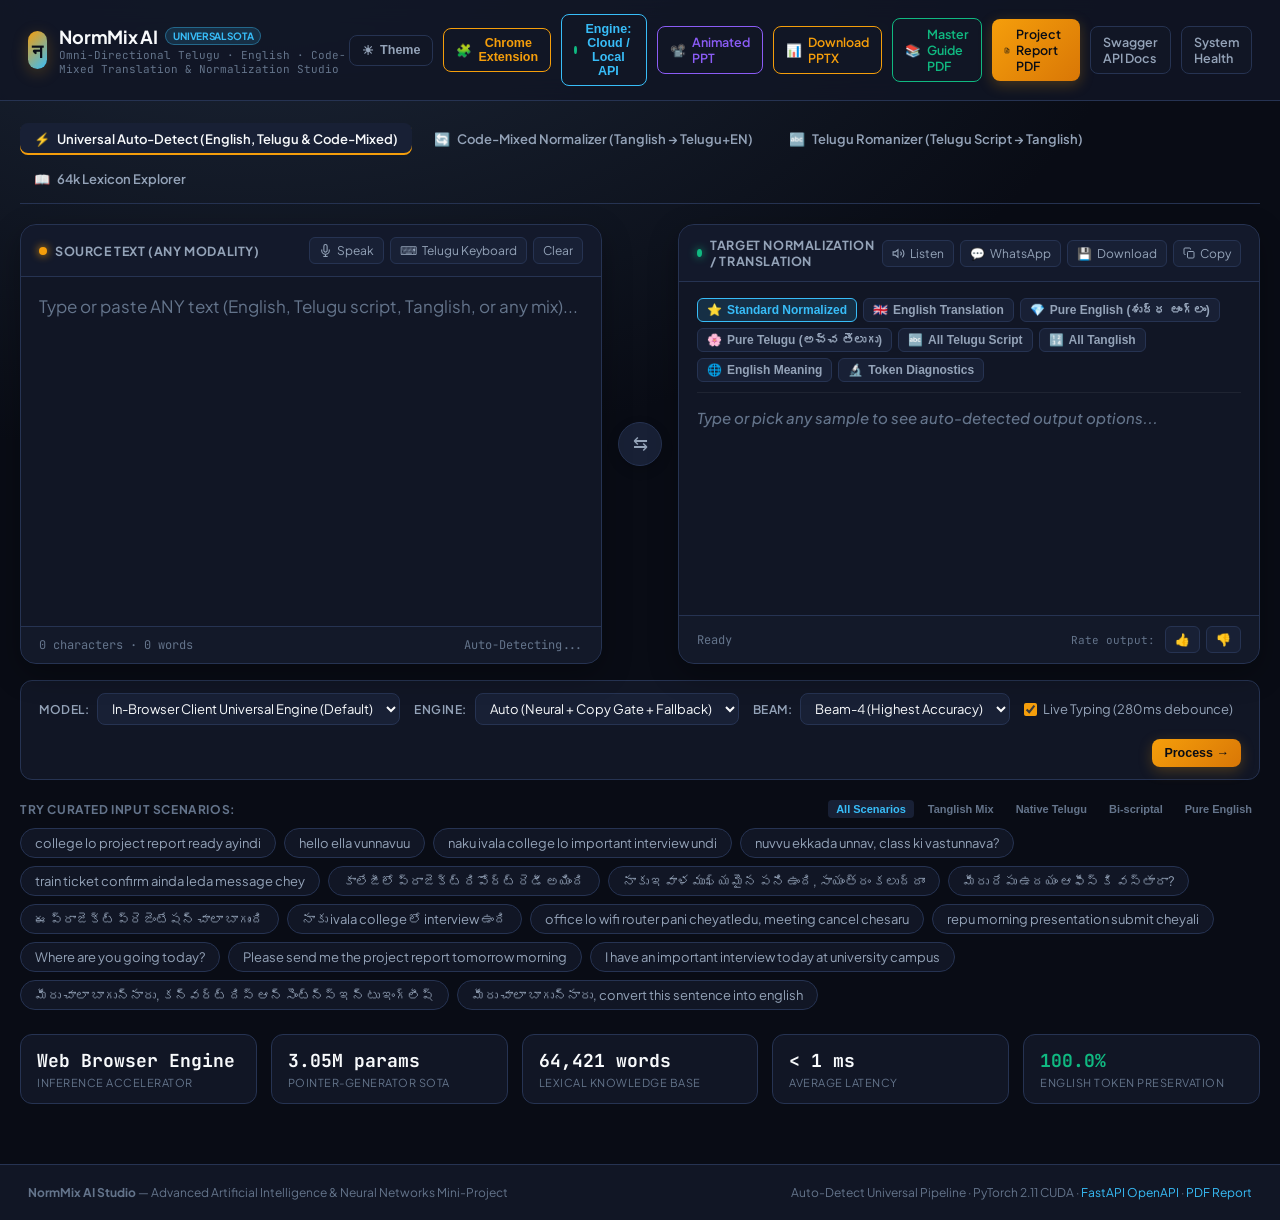
==== commit 8f2edd89: "docs: add light-theme animated presentation, master learning guide PDF, and architectural comparison" ====
--- a/web/index.html
+++ b/web/index.html
@@ -891,6 +891,12 @@
       <span id="apiStatusDot" style="width:8px; height:8px; border-radius:50%; background:#10b981;"></span>
       <span id="apiStatusText">Engine: Web Client</span>
     </button>
+    <a href="/presentation.html" target="_blank" class="nav-btn" style="border-color: #8b5cf6; color: #8b5cf6;" title="Interactive Animated Presentation Deck">
+      <span>📽️</span> Animated PPT
+    </a>
+    <a href="/presentation.pptx" target="_blank" class="nav-btn" style="border-color: #f59e0b; color: #f59e0b;" title="Download Light Theme PowerPoint (.pptx)">
+      <span>📊</span> Download PPTX
+    </a>
     <a href="/guide.pdf" target="_blank" class="nav-btn" style="border-color: #10b981; color: #10b981;" title="Download Master Architecture & Learning Guide PDF">
       <span>📚</span> Master Guide PDF
     </a>
@@ -1853,6 +1859,9 @@
     [/\b(hello|hi)[,\s]+how are you[?\.]*/gi, "Greetings. How do you do? I trust you are well."],
     [/^how are you[?\.]*/gi, "How do you do? I trust you are well."],
     [/\bhow are you[?\.]*/gi, "how do you do? I trust you are well."],
+    [/\b(and\s+)?good morning\b/gi, "and a very pleasant morning to you"],
+    [/\bgood morning\b/gi, "a very pleasant morning to you"],
+    [/\bgood night\b/gi, "wishing you a peaceful and restful night"],
     [/\bi am doing well\b/gi, "I am in sound health and good spirits"],
     [/\byou look very good\b/gi, "you appear exceptionally well"],
     [/\bconvert this sentence into english\b/gi, "please convert this sentence into English"]
@@ -1860,6 +1869,7 @@
   for (const [p, r] of elevations) {
     t = t.replace(p, r);
   }
+  t = t.replace(/\.\s+and\b/gi, ", and");
   if (t) {
     t = t[0].toUpperCase() + t.slice(1);
     if (!/[.!?]$/.test(t)) t += ".";
